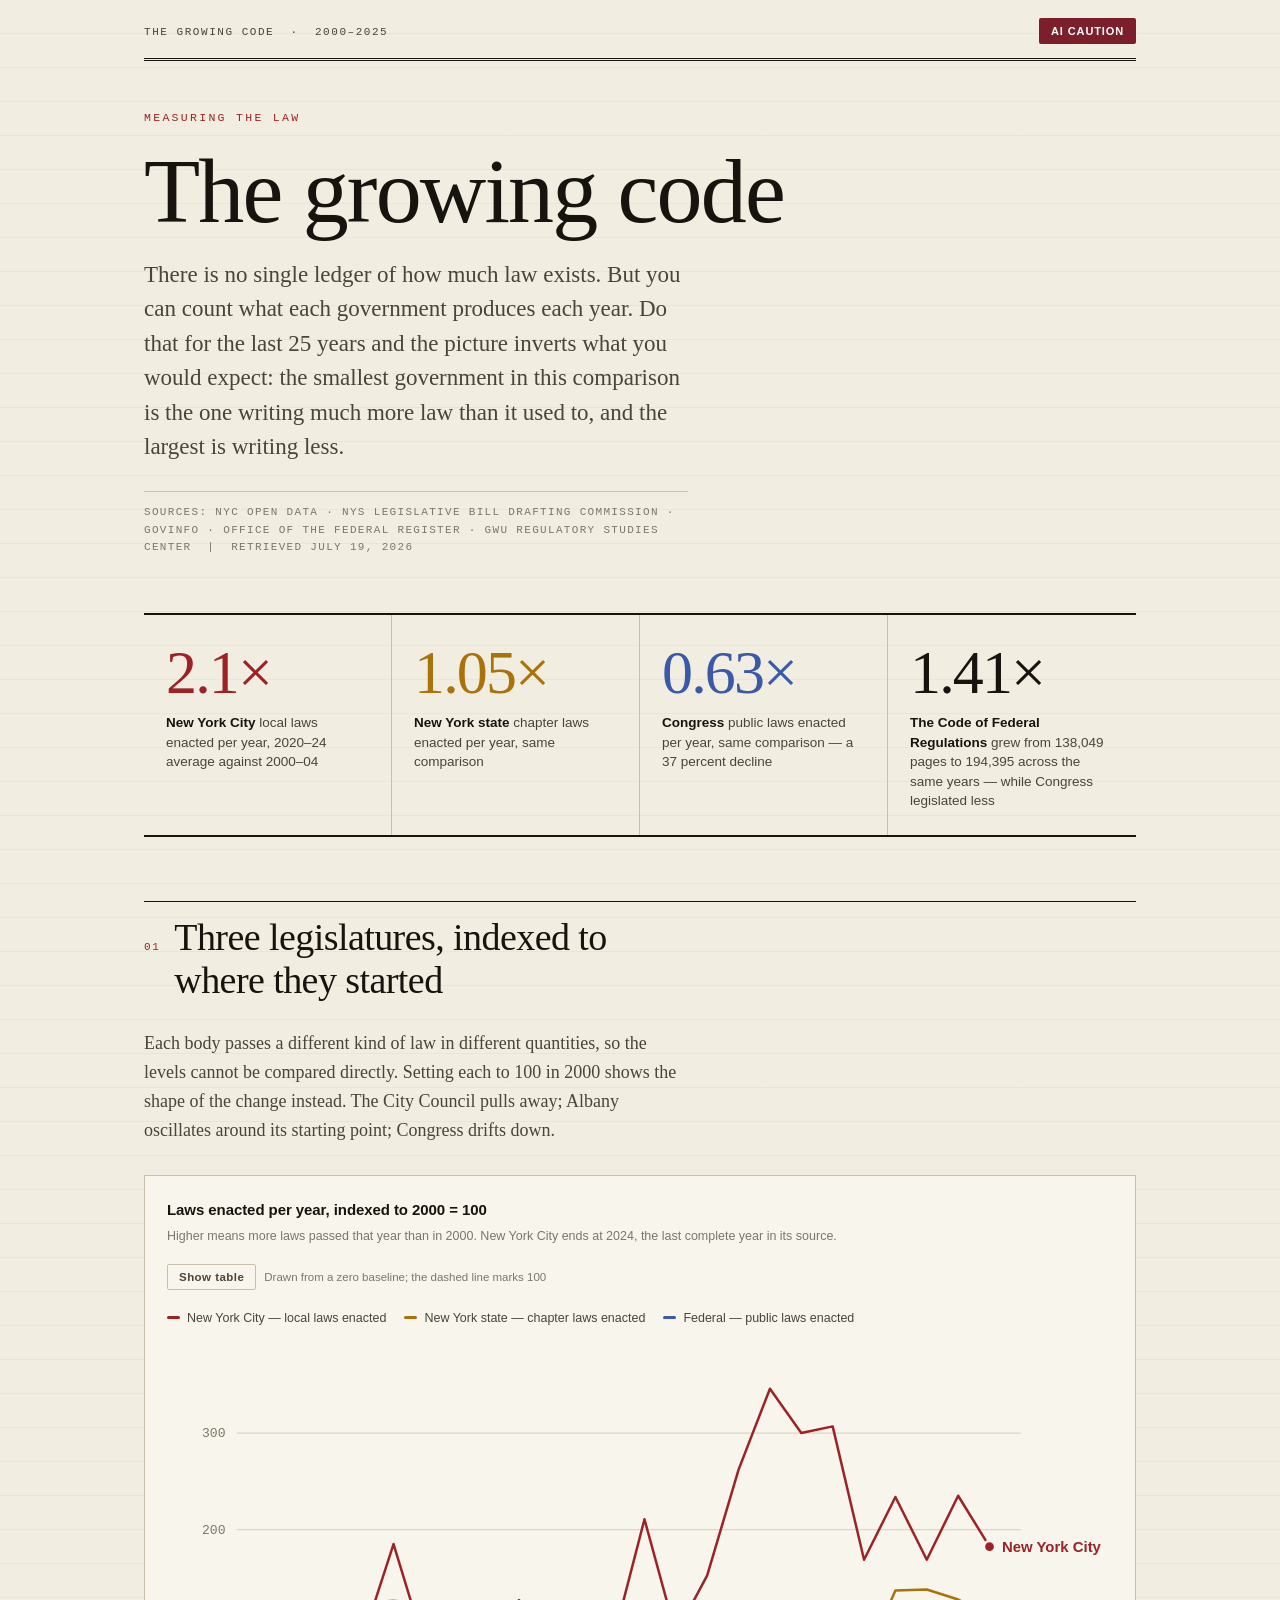
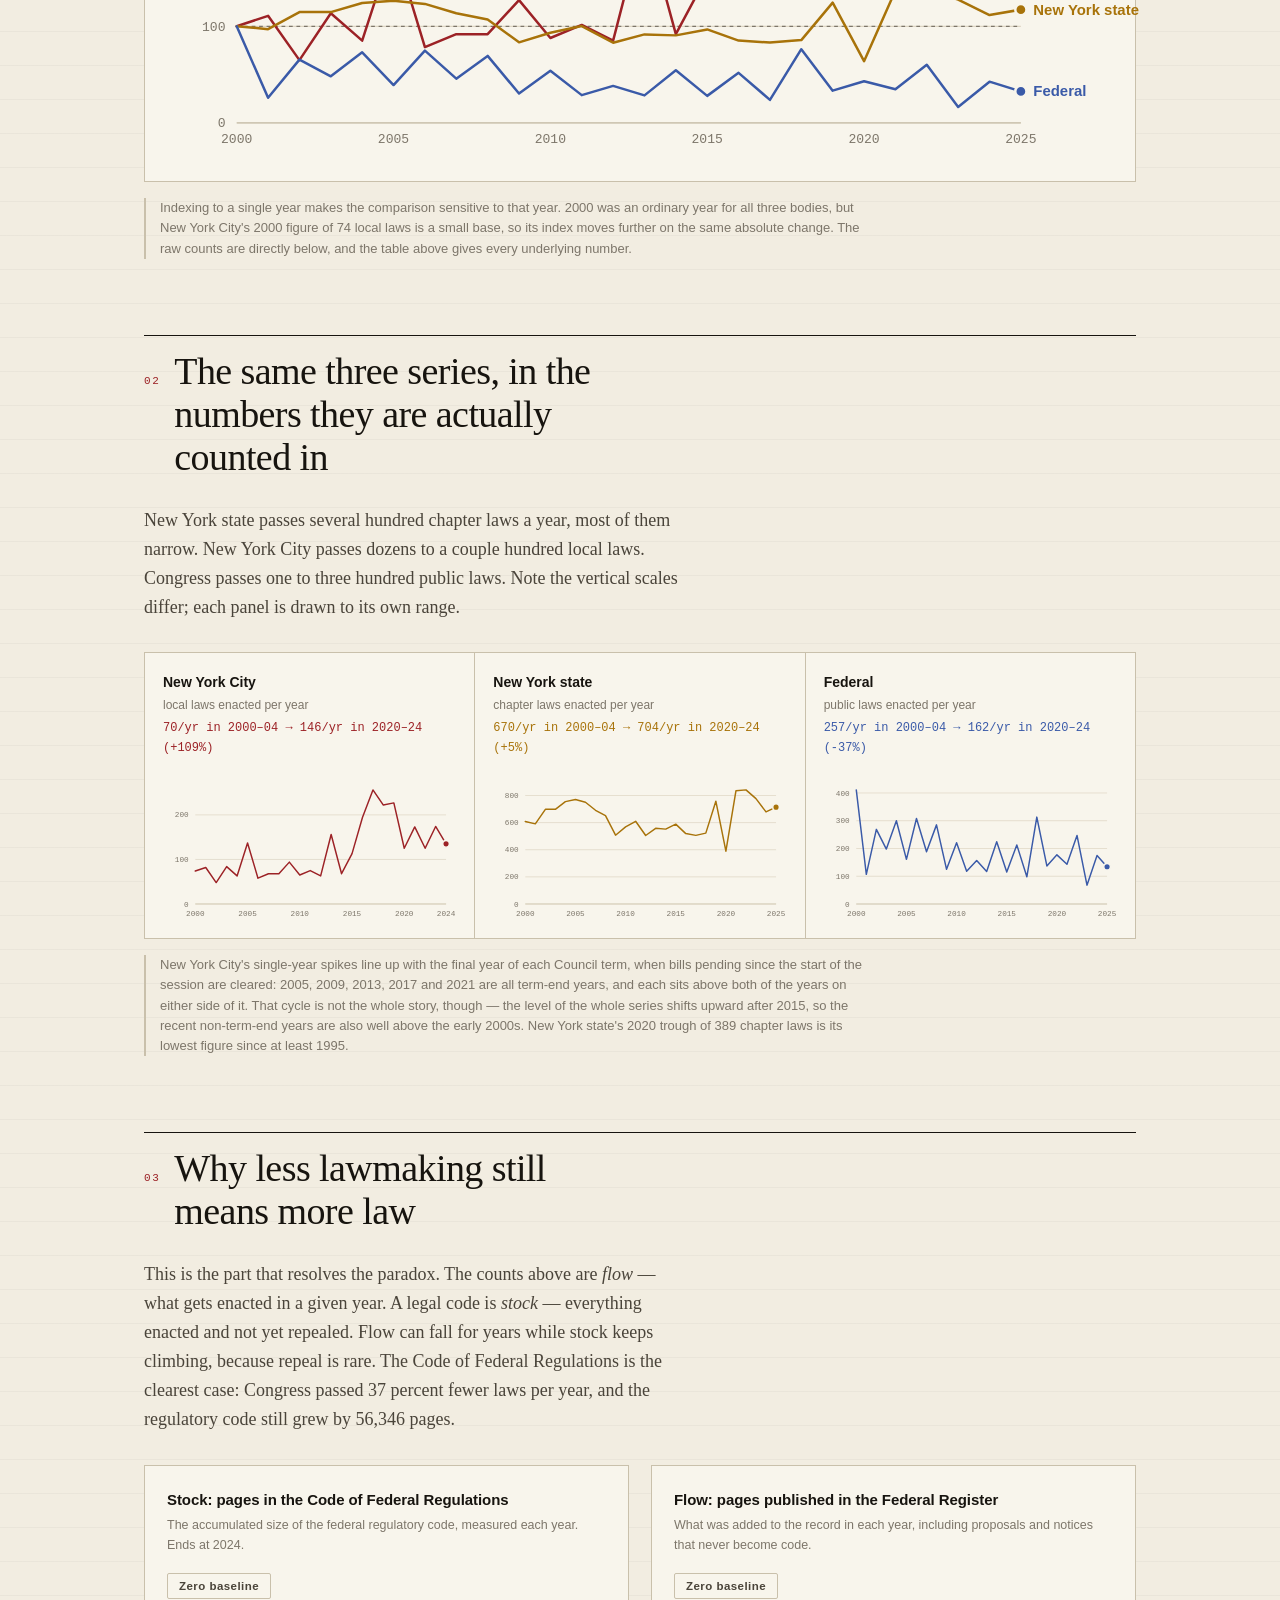
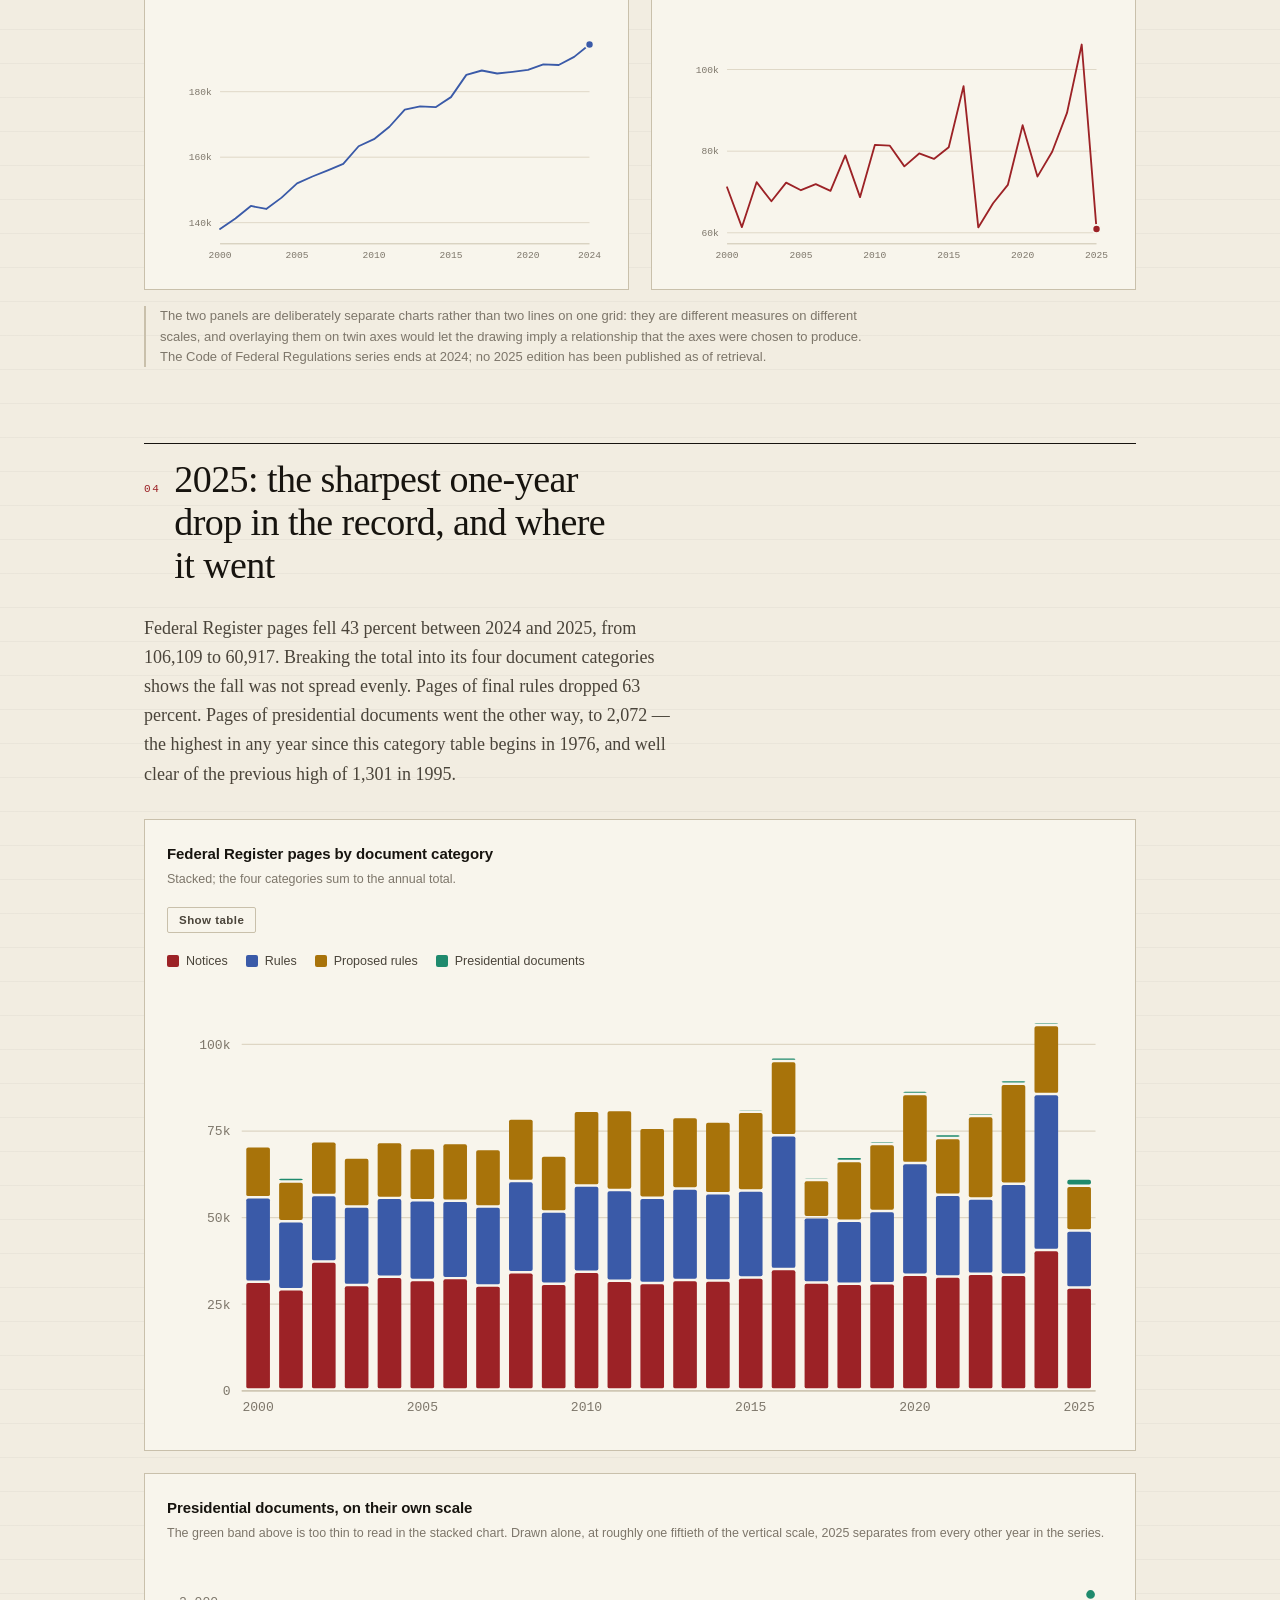
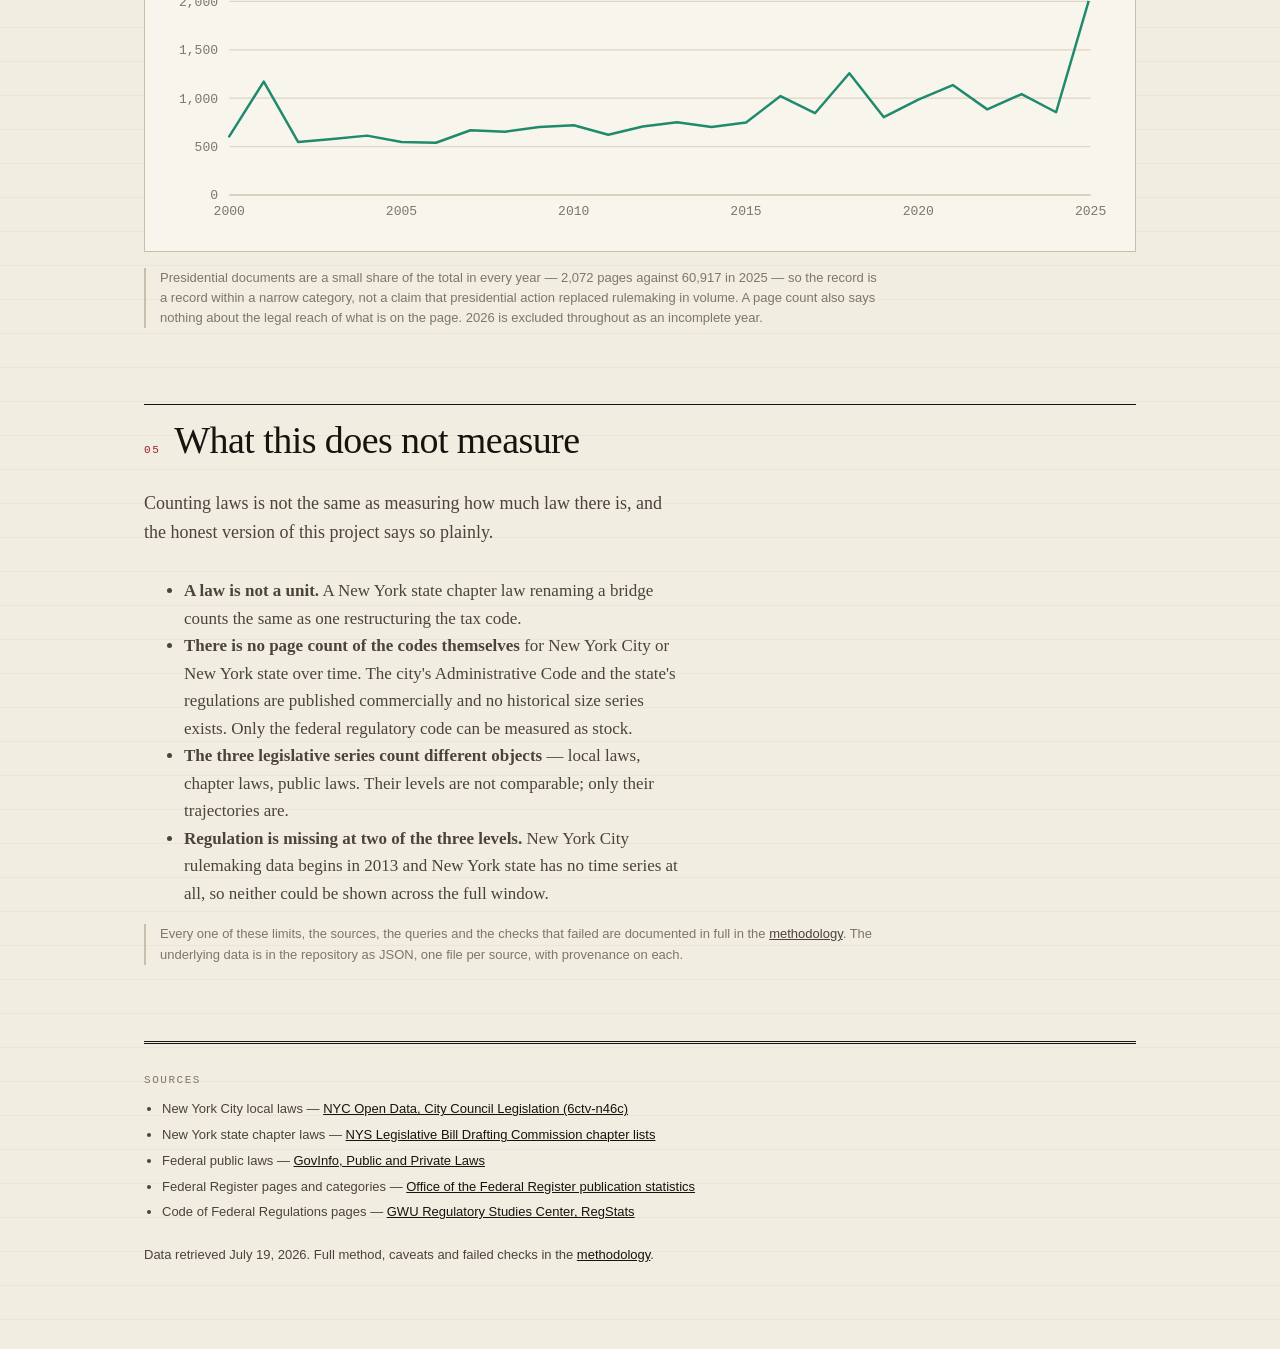
==== index.html @ 922fd25a "The growing code: 25 years of legal output at city, state and federal level Measures annual legal ou" ====
<!doctype html>
<html lang="en">
<head>
<meta charset="utf-8">
<meta name="viewport" content="width=device-width, initial-scale=1">
<title>The growing code — 25 years of lawmaking in New York City, New York state and Washington</title>
<meta name="description" content="Who is writing more law? Twenty-five years of enacted laws and regulatory pages at the city, state and federal level.">
<link rel="stylesheet" href="styles.css?v=2">
</head>
<body>

<div class="wrap">

  <header class="site-header">
    <div class="colophon">The growing code &nbsp;·&nbsp; 2000&ndash;2025</div>
    <button class="ai-caution-btn" id="aiCautionBtn">AI caution</button>
    <div class="ai-caution-pop" id="aiCautionPop" hidden>
      <strong>How this was made</strong>
      <ul>
        <li>Built with AI assistance (Claude). A human editor has not yet reviewed it.</li>
        <li>Every number is pulled directly from a government source by query or scrape; none was typed by hand or estimated.</li>
        <li>Anchor values were checked against independently verified figures before the series were accepted &mdash; the checks and the ones that failed are listed in the <a href="methodology.html">methodology</a>.</li>
        <li>These are counts of laws and pages. They measure legal <em>output</em>, not the length, importance or effect of any law.</li>
        <li>The three legislative series count different objects and are not directly comparable in level. Read the methodology before citing.</li>
      </ul>
    </div>
  </header>

  <div class="masthead">
    <p class="kicker">Measuring the law</p>
    <h1>The growing code</h1>
    <p class="dek">There is no single ledger of how much law exists. But you can count what each government produces each year. Do that for the last 25 years and the picture inverts what you would expect: the smallest government in this comparison is the one writing much more law than it used to, and the largest is writing less.</p>
    <p class="byline">Sources: NYC Open Data · NYS Legislative Bill Drafting Commission · GovInfo · Office of the Federal Register · GWU Regulatory Studies Center &nbsp;|&nbsp; Retrieved July 19, 2026</p>
  </div>

  <div class="figures">
    <div class="fig">
      <div class="fig-num up">2.1&times;</div>
      <div class="fig-label"><b>New York City</b> local laws enacted per year, 2020&ndash;24 average against 2000&ndash;04</div>
    </div>
    <div class="fig">
      <div class="fig-num flat">1.05&times;</div>
      <div class="fig-label"><b>New York state</b> chapter laws enacted per year, same comparison</div>
    </div>
    <div class="fig">
      <div class="fig-num down">0.63&times;</div>
      <div class="fig-label"><b>Congress</b> public laws enacted per year, same comparison &mdash; a 37 percent decline</div>
    </div>
    <div class="fig">
      <div class="fig-num">1.41&times;</div>
      <div class="fig-label"><b>The Code of Federal Regulations</b> grew from 138,049 pages to 194,395 across the same years &mdash; while Congress legislated less</div>
    </div>
  </div>

  <!-- 1 -->
  <section>
    <div class="sec-head">
      <span class="sec-num">01</span>
      <h2>Three legislatures, indexed to where they started</h2>
    </div>
    <p class="standfirst">Each body passes a different kind of law in different quantities, so the levels cannot be compared directly. Setting each to 100 in 2000 shows the shape of the change instead. The City Council pulls away; Albany oscillates around its starting point; Congress drifts down.</p>

    <div class="chart-card">
      <p class="chart-title">Laws enacted per year, indexed to 2000 = 100</p>
      <p class="chart-sub">Higher means more laws passed that year than in 2000. New York City ends at 2024, the last complete year in its source.</p>
      <div class="controls">
        <button class="toggle" id="btnIndexTable" aria-pressed="false">Show table</button>
        <span style="font-family:var(--sans);font-size:11.5px;color:var(--ink-3)">Drawn from a zero baseline; the dashed line marks 100</span>
      </div>
      <div class="legend" id="legendIndex"></div>
      <div id="chartIndex"></div>
      <div class="table-wrap" id="tableIndex" hidden></div>
    </div>

    <p class="note">Indexing to a single year makes the comparison sensitive to that year. 2000 was an ordinary year for all three bodies, but New York City's 2000 figure of 74 local laws is a small base, so its index moves further on the same absolute change. The raw counts are directly below, and the table above gives every underlying number.</p>
  </section>

  <!-- 2 -->
  <section>
    <div class="sec-head">
      <span class="sec-num">02</span>
      <h2>The same three series, in the numbers they are actually counted in</h2>
    </div>
    <p class="standfirst">New York state passes several hundred chapter laws a year, most of them narrow. New York City passes dozens to a couple hundred local laws. Congress passes one to three hundred public laws. Note the vertical scales differ; each panel is drawn to its own range.</p>

    <div class="smalls" id="smalls"></div>

    <p class="note">New York City's single-year spikes line up with the final year of each Council term, when bills pending since the start of the session are cleared: 2005, 2009, 2013, 2017 and 2021 are all term-end years, and each sits above both of the years on either side of it. That cycle is not the whole story, though &mdash; the level of the whole series shifts upward after 2015, so the recent non-term-end years are also well above the early 2000s. New York state's 2020 trough of 389 chapter laws is its lowest figure since at least 1995.</p>
  </section>

  <!-- 3 -->
  <section>
    <div class="sec-head">
      <span class="sec-num">03</span>
      <h2>Why less lawmaking still means more law</h2>
    </div>
    <p class="standfirst">This is the part that resolves the paradox. The counts above are <em>flow</em> &mdash; what gets enacted in a given year. A legal code is <em>stock</em> &mdash; everything enacted and not yet repealed. Flow can fall for years while stock keeps climbing, because repeal is rare. The Code of Federal Regulations is the clearest case: Congress passed 37 percent fewer laws per year, and the regulatory code still grew by 56,346 pages.</p>

    <div class="pair">
      <div class="chart-card">
        <p class="chart-title">Stock: pages in the Code of Federal Regulations</p>
        <p class="chart-sub">The accumulated size of the federal regulatory code, measured each year. Ends at 2024.</p>
        <div class="controls">
          <button class="toggle" id="btnCfrZero" aria-pressed="false">Zero baseline</button>
        </div>
        <div id="chartCfr"></div>
      </div>
      <div class="chart-card">
        <p class="chart-title">Flow: pages published in the Federal Register</p>
        <p class="chart-sub">What was added to the record in each year, including proposals and notices that never become code.</p>
        <div class="controls">
          <button class="toggle" id="btnFrZero" aria-pressed="false">Zero baseline</button>
        </div>
        <div id="chartFrp"></div>
      </div>
    </div>

    <p class="note">The two panels are deliberately separate charts rather than two lines on one grid: they are different measures on different scales, and overlaying them on twin axes would let the drawing imply a relationship that the axes were chosen to produce. The Code of Federal Regulations series ends at 2024; no 2025 edition has been published as of retrieval.</p>
  </section>

  <!-- 4 -->
  <section>
    <div class="sec-head">
      <span class="sec-num">04</span>
      <h2>2025: the sharpest one-year drop in the record, and where it went</h2>
    </div>
    <p class="standfirst">Federal Register pages fell 43 percent between 2024 and 2025, from 106,109 to 60,917. Breaking the total into its four document categories shows the fall was not spread evenly. Pages of final rules dropped 63 percent. Pages of presidential documents went the other way, to 2,072 &mdash; the highest in any year since this category table begins in 1976, and well clear of the previous high of 1,301 in 1995.</p>

    <div class="chart-card">
      <p class="chart-title">Federal Register pages by document category</p>
      <p class="chart-sub">Stacked; the four categories sum to the annual total.</p>
      <div class="controls">
        <button class="toggle" id="btnCatTable" aria-pressed="false">Show table</button>
      </div>
      <div class="legend" id="legendCat"></div>
      <div id="chartCat"></div>
      <div class="table-wrap" id="tableCat" hidden></div>
    </div>

    <div class="chart-card" style="margin-top:22px">
      <p class="chart-title">Presidential documents, on their own scale</p>
      <p class="chart-sub">The green band above is too thin to read in the stacked chart. Drawn alone, at roughly one fiftieth of the vertical scale, 2025 separates from every other year in the series.</p>
      <div id="chartPres"></div>
    </div>

    <p class="note">Presidential documents are a small share of the total in every year &mdash; 2,072 pages against 60,917 in 2025 &mdash; so the record is a record within a narrow category, not a claim that presidential action replaced rulemaking in volume. A page count also says nothing about the legal reach of what is on the page. 2026 is excluded throughout as an incomplete year.</p>
  </section>

  <!-- 5 -->
  <section>
    <div class="sec-head">
      <span class="sec-num">05</span>
      <h2>What this does not measure</h2>
    </div>
    <p class="standfirst">Counting laws is not the same as measuring how much law there is, and the honest version of this project says so plainly.</p>
    <ul style="max-width:var(--measure); color:var(--ink-2); font-size:17px;">
      <li><b>A law is not a unit.</b> A New York state chapter law renaming a bridge counts the same as one restructuring the tax code.</li>
      <li><b>There is no page count of the codes themselves</b> for New York City or New York state over time. The city's Administrative Code and the state's regulations are published commercially and no historical size series exists. Only the federal regulatory code can be measured as stock.</li>
      <li><b>The three legislative series count different objects</b> &mdash; local laws, chapter laws, public laws. Their levels are not comparable; only their trajectories are.</li>
      <li><b>Regulation is missing at two of the three levels.</b> New York City rulemaking data begins in 2013 and New York state has no time series at all, so neither could be shown across the full window.</li>
    </ul>
    <p class="note">Every one of these limits, the sources, the queries and the checks that failed are documented in full in the <a href="methodology.html">methodology</a>. The underlying data is in the repository as JSON, one file per source, with provenance on each.</p>
  </section>

  <footer>
    <h3>Sources</h3>
    <ul>
      <li>New York City local laws &mdash; <a href="https://data.cityofnewyork.us/City-Government/City-Council-Legislation-Bills-and-Local-Laws/6ctv-n46c">NYC Open Data, City Council Legislation (6ctv-n46c)</a></li>
      <li>New York state chapter laws &mdash; <a href="http://public.leginfo.state.ny.us/">NYS Legislative Bill Drafting Commission chapter lists</a></li>
      <li>Federal public laws &mdash; <a href="https://www.govinfo.gov/app/collection/plaw">GovInfo, Public and Private Laws</a></li>
      <li>Federal Register pages and categories &mdash; <a href="https://www.federalregister.gov/reader-aids/federal-register-statistics/category-page-statistics">Office of the Federal Register publication statistics</a></li>
      <li>Code of Federal Regulations pages &mdash; <a href="https://regulatorystudies.columbian.gwu.edu/regstats">GWU Regulatory Studies Center, RegStats</a></li>
    </ul>
    <p style="margin-top:22px;">Data retrieved July 19, 2026. Full method, caveats and failed checks in the <a href="methodology.html">methodology</a>.</p>
  </footer>

</div>

<div class="tip" id="tip"></div>

<script src="app.js?v=2"></script>
</body>
</html>
---- styles.css ----
/* The growing code — statute-book aesthetic
   Paper and ink, ruled margins, letterpress numerals. */

:root {
  --paper:      #f2ede1;
  --paper-deep: #e8e1d1;
  --paper-card: #f8f5ec;
  --ink:        #17140f;
  --ink-2:      #4a443a;
  --ink-3:      #7d766a;
  --rule:       #c9c0ab;
  --rule-soft:  #ded6c4;

  --nyc: #9c2226;
  --nys: #a8730a;
  --fed: #3a5aa8;
  --cat-rules: #3a5aa8;
  --cat-proposed: #a8730a;
  --cat-notices: #9c2226;
  --cat-presidential: #1f8a6d;

  --serif: "Iowan Old Style", "Palatino Linotype", Palatino, "Book Antiqua", Georgia, serif;
  --sans: "Helvetica Neue", Helvetica, Arial, sans-serif;
  --mono: ui-monospace, "SF Mono", SFMono-Regular, Menlo, Consolas, monospace;

  --measure: 34rem;
  --gutter: clamp(20px, 5vw, 64px);
}

* { box-sizing: border-box; }

html { -webkit-text-size-adjust: 100%; }

body {
  margin: 0;
  background: var(--paper);
  color: var(--ink);
  font-family: var(--serif);
  font-size: 18px;
  line-height: 1.62;
  /* faint ruled-paper texture */
  background-image: repeating-linear-gradient(
    to bottom, transparent 0, transparent 33px, rgba(23,20,15,.035) 33px, rgba(23,20,15,.035) 34px);
}

.wrap { max-width: 1120px; margin: 0 auto; padding: 0 var(--gutter); }

/* ---------- header ---------- */

.site-header {
  position: relative;
  border-bottom: 3px double var(--ink);
  padding: 18px 0 14px;
  margin-bottom: 48px;
  display: flex;
  align-items: baseline;
  justify-content: space-between;
  gap: 16px;
  flex-wrap: wrap;
}

.colophon {
  font-family: var(--mono);
  font-size: 11px;
  letter-spacing: .14em;
  text-transform: uppercase;
  color: var(--ink-2);
}

.ai-caution-btn {
  font-family: var(--sans);
  font-weight: 700;
  font-size: 11px;
  letter-spacing: .08em;
  text-transform: uppercase;
  background: #7a1f2b;
  color: #fff;
  border: none;
  border-radius: 2px;
  padding: 7px 12px;
  cursor: pointer;
}
.ai-caution-btn:hover { background: #93313d; }

.ai-caution-pop {
  position: absolute;
  right: var(--gutter);
  top: 52px;
  z-index: 1200;
  background: #1d2a52;
  color: #fff;
  padding: 18px 20px;
  max-width: 460px;
  border-radius: 3px;
  box-shadow: 0 8px 30px rgba(0,0,0,.35);
  font-family: var(--sans);
  font-size: 13.5px;
  line-height: 1.5;
}
.ai-caution-pop strong { display: block; margin-bottom: 6px; font-size: 14px; }
.ai-caution-pop ul { margin: 8px 0 0; padding-left: 18px; }
.ai-caution-pop li { margin-bottom: 6px; }
.ai-caution-pop a { color: #d6e04a; }

/* ---------- masthead ---------- */

.masthead { margin-bottom: 56px; }

.kicker {
  font-family: var(--mono);
  font-size: 11.5px;
  letter-spacing: .2em;
  text-transform: uppercase;
  color: var(--nyc);
  margin: 0 0 18px;
}

h1 {
  font-family: var(--serif);
  font-weight: 400;
  font-size: clamp(42px, 8vw, 92px);
  line-height: .98;
  letter-spacing: -.02em;
  margin: 0 0 22px;
  max-width: 18ch;
}

.dek {
  font-size: clamp(19px, 2.2vw, 23px);
  line-height: 1.5;
  color: var(--ink-2);
  max-width: var(--measure);
  margin: 0 0 26px;
}

.byline {
  font-family: var(--mono);
  font-size: 11px;
  letter-spacing: .12em;
  text-transform: uppercase;
  color: var(--ink-3);
  border-top: 1px solid var(--rule);
  padding-top: 12px;
  max-width: var(--measure);
}

/* ---------- headline figures ---------- */

.figures {
  display: grid;
  grid-template-columns: repeat(auto-fit, minmax(200px, 1fr));
  gap: 0;
  border-top: 2px solid var(--ink);
  border-bottom: 2px solid var(--ink);
  margin: 0 0 64px;
}

.fig {
  padding: 26px 22px 24px;
  border-right: 1px solid var(--rule);
}
.fig:last-child { border-right: none; }

.fig-num {
  font-family: var(--serif);
  font-size: clamp(44px, 6vw, 62px);
  line-height: 1;
  letter-spacing: -.03em;
  font-variant-numeric: lining-nums tabular-nums;
  margin-bottom: 10px;
}
.fig-num.up   { color: var(--nyc); }
.fig-num.flat { color: var(--nys); }
.fig-num.down { color: var(--fed); }

.fig-label {
  font-family: var(--sans);
  font-size: 13.5px;
  line-height: 1.45;
  color: var(--ink-2);
}
.fig-label b { color: var(--ink); font-weight: 700; }

/* ---------- sections ---------- */

section { margin-bottom: 76px; }

.sec-head {
  border-top: 1px solid var(--ink);
  padding-top: 14px;
  margin-bottom: 26px;
  display: flex;
  align-items: baseline;
  gap: 14px;
}
.sec-num {
  font-family: var(--mono);
  font-size: 11px;
  letter-spacing: .14em;
  color: var(--nyc);
  padding-top: 6px;
}
h2 {
  font-family: var(--serif);
  font-weight: 400;
  font-size: clamp(26px, 3.6vw, 38px);
  line-height: 1.14;
  letter-spacing: -.015em;
  margin: 0;
  max-width: 24ch;
}

.standfirst {
  max-width: var(--measure);
  color: var(--ink-2);
  font-size: 18px;
  margin: 0 0 30px;
}

.note {
  font-family: var(--sans);
  font-size: 13px;
  line-height: 1.55;
  color: var(--ink-3);
  max-width: 46rem;
  margin: 16px 0 0;
  padding-left: 14px;
  border-left: 2px solid var(--rule);
}
.note a { color: var(--ink-2); }

/* ---------- chart chrome ---------- */

.chart-card {
  background: var(--paper-card);
  border: 1px solid var(--rule);
  padding: 22px 22px 16px;
}

.chart-title {
  font-family: var(--sans);
  font-weight: 700;
  font-size: 15px;
  letter-spacing: -.005em;
  margin: 0 0 3px;
}
.chart-sub {
  font-family: var(--sans);
  font-size: 12.5px;
  color: var(--ink-3);
  margin: 0 0 18px;
}

.controls {
  display: flex;
  gap: 8px;
  align-items: center;
  flex-wrap: wrap;
  margin: 0 0 18px;
}

.toggle {
  font-family: var(--sans);
  font-size: 11.5px;
  font-weight: 600;
  letter-spacing: .04em;
  background: transparent;
  color: var(--ink-2);
  border: 1px solid var(--rule);
  border-radius: 2px;
  padding: 6px 11px;
  cursor: pointer;
}
.toggle:hover { border-color: var(--ink-3); color: var(--ink); }
.toggle[aria-pressed="true"] {
  background: var(--ink);
  border-color: var(--ink);
  color: var(--paper);
}

.legend {
  display: flex;
  gap: 18px;
  flex-wrap: wrap;
  font-family: var(--sans);
  font-size: 12.5px;
  color: var(--ink-2);
  margin: 0 0 14px;
}
.legend span { display: inline-flex; align-items: center; gap: 7px; }
.swatch { width: 13px; height: 3px; border-radius: 2px; display: inline-block; }
.swatch.block { height: 12px; width: 12px; border-radius: 2px; }

svg { display: block; width: 100%; height: auto; overflow: visible; }

.grid-line { stroke: var(--rule-soft); stroke-width: 1; }
.axis-line { stroke: var(--rule); stroke-width: 1; }
.base-line { stroke: var(--ink-3); stroke-width: 1; stroke-dasharray: 3 3; }
.tick {
  font-family: var(--mono);
  font-size: 10.5px;
  fill: var(--ink-3);
  font-variant-numeric: tabular-nums;
}
.series-line { fill: none; stroke-width: 2; stroke-linejoin: round; stroke-linecap: round; }
.series-dot { stroke: var(--paper-card); stroke-width: 2; }
.direct-label {
  font-family: var(--sans);
  font-size: 12px;
  font-weight: 700;
}
/* stroke-opacity, not opacity — the `opacity` attribute is the JS show/hide switch
   and a CSS `opacity` rule here would override it. */
.crosshair { stroke: var(--ink); stroke-width: 1; stroke-dasharray: 2 3; stroke-opacity: .5; }

/* small multiples */
.smalls {
  display: grid;
  grid-template-columns: repeat(auto-fit, minmax(280px, 1fr));
  gap: 1px;
  background: var(--rule);
  border: 1px solid var(--rule);
}
.small { background: var(--paper-card); padding: 18px 18px 12px; }
.small h3 {
  font-family: var(--sans);
  font-size: 14px;
  font-weight: 700;
  margin: 0 0 2px;
}
.small .small-sub {
  font-family: var(--sans);
  font-size: 12px;
  color: var(--ink-3);
  margin: 0 0 4px;
}
.small .small-delta {
  font-family: var(--mono);
  font-size: 12px;
  margin: 0 0 14px;
  font-variant-numeric: tabular-nums;
}

.pair {
  display: grid;
  grid-template-columns: repeat(auto-fit, minmax(320px, 1fr));
  gap: 22px;
}

/* tooltip */
.tip {
  position: fixed;
  pointer-events: none;
  z-index: 900;
  background: var(--ink);
  color: var(--paper);
  font-family: var(--sans);
  font-size: 12.5px;
  line-height: 1.45;
  padding: 9px 11px;
  border-radius: 3px;
  box-shadow: 0 6px 20px rgba(0,0,0,.28);
  opacity: 0;
  transition: opacity .1s;
  max-width: 250px;
}
.tip.on { opacity: 1; }
.tip .tip-yr {
  font-family: var(--mono);
  font-size: 11px;
  letter-spacing: .1em;
  color: #b8b0a0;
  display: block;
  margin-bottom: 5px;
}
.tip .tip-row { display: flex; align-items: center; gap: 7px; white-space: nowrap; }
.tip .tip-row b { font-variant-numeric: tabular-nums; margin-left: auto; padding-left: 12px; }

/* table view */
.table-wrap { overflow-x: auto; margin-top: 18px; }
table { border-collapse: collapse; font-family: var(--mono); font-size: 12.5px; width: 100%; }
th, td { text-align: right; padding: 5px 12px; border-bottom: 1px solid var(--rule-soft); font-variant-numeric: tabular-nums; }
th:first-child, td:first-child { text-align: left; }
thead th { border-bottom: 1px solid var(--ink); font-weight: 700; color: var(--ink); }
tbody tr:hover { background: var(--paper-deep); }
[hidden] { display: none !important; }

/* footer */
footer {
  border-top: 3px double var(--ink);
  padding: 28px 0 70px;
  font-family: var(--sans);
  font-size: 13px;
  line-height: 1.6;
  color: var(--ink-2);
}
footer a { color: var(--ink); }
footer h3 {
  font-family: var(--mono);
  font-size: 11px;
  letter-spacing: .14em;
  text-transform: uppercase;
  color: var(--ink-3);
  margin: 0 0 10px;
  font-weight: 400;
}
footer ul { margin: 0; padding-left: 18px; }
footer li { margin-bottom: 5px; }

@media (max-width: 640px) {
  body { font-size: 17px; }
  .fig { border-right: none; border-bottom: 1px solid var(--rule); }
  .fig:last-child { border-bottom: none; }
  .ai-caution-pop { left: var(--gutter); right: var(--gutter); max-width: none; }
}
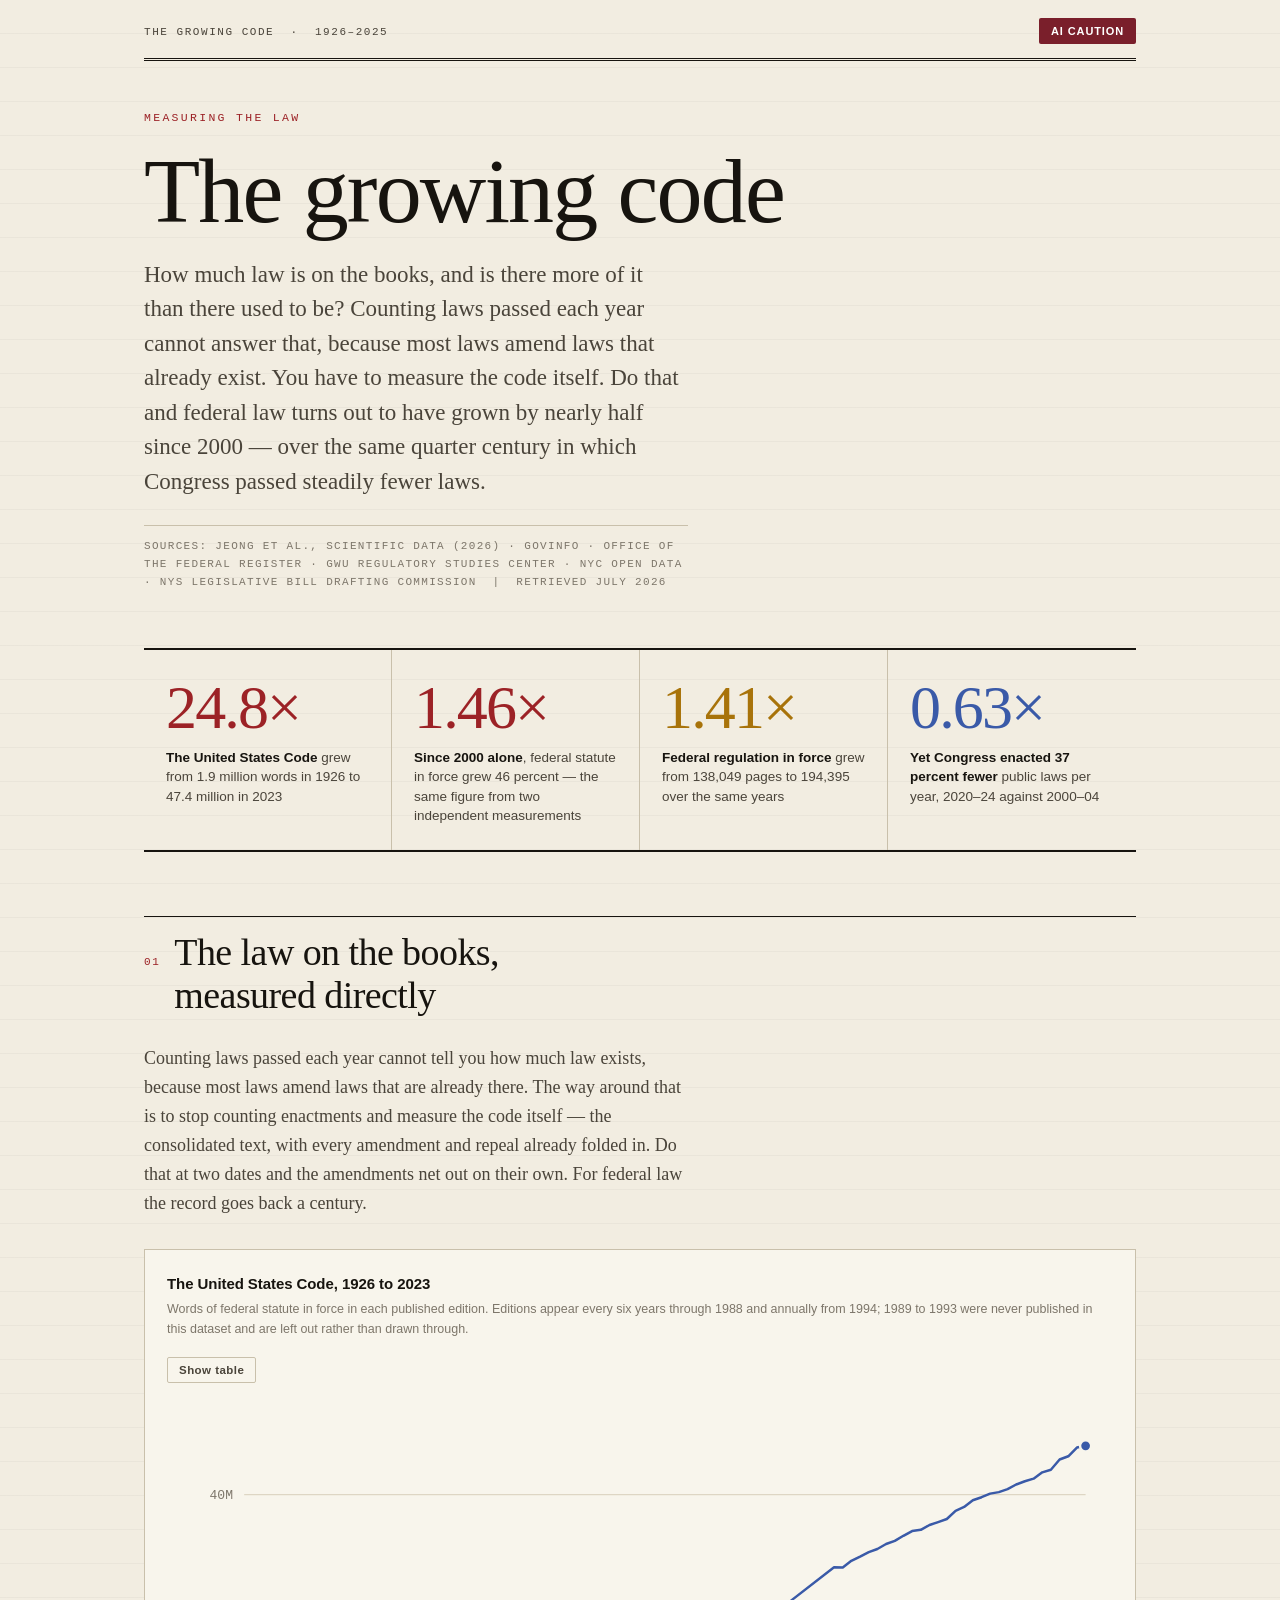
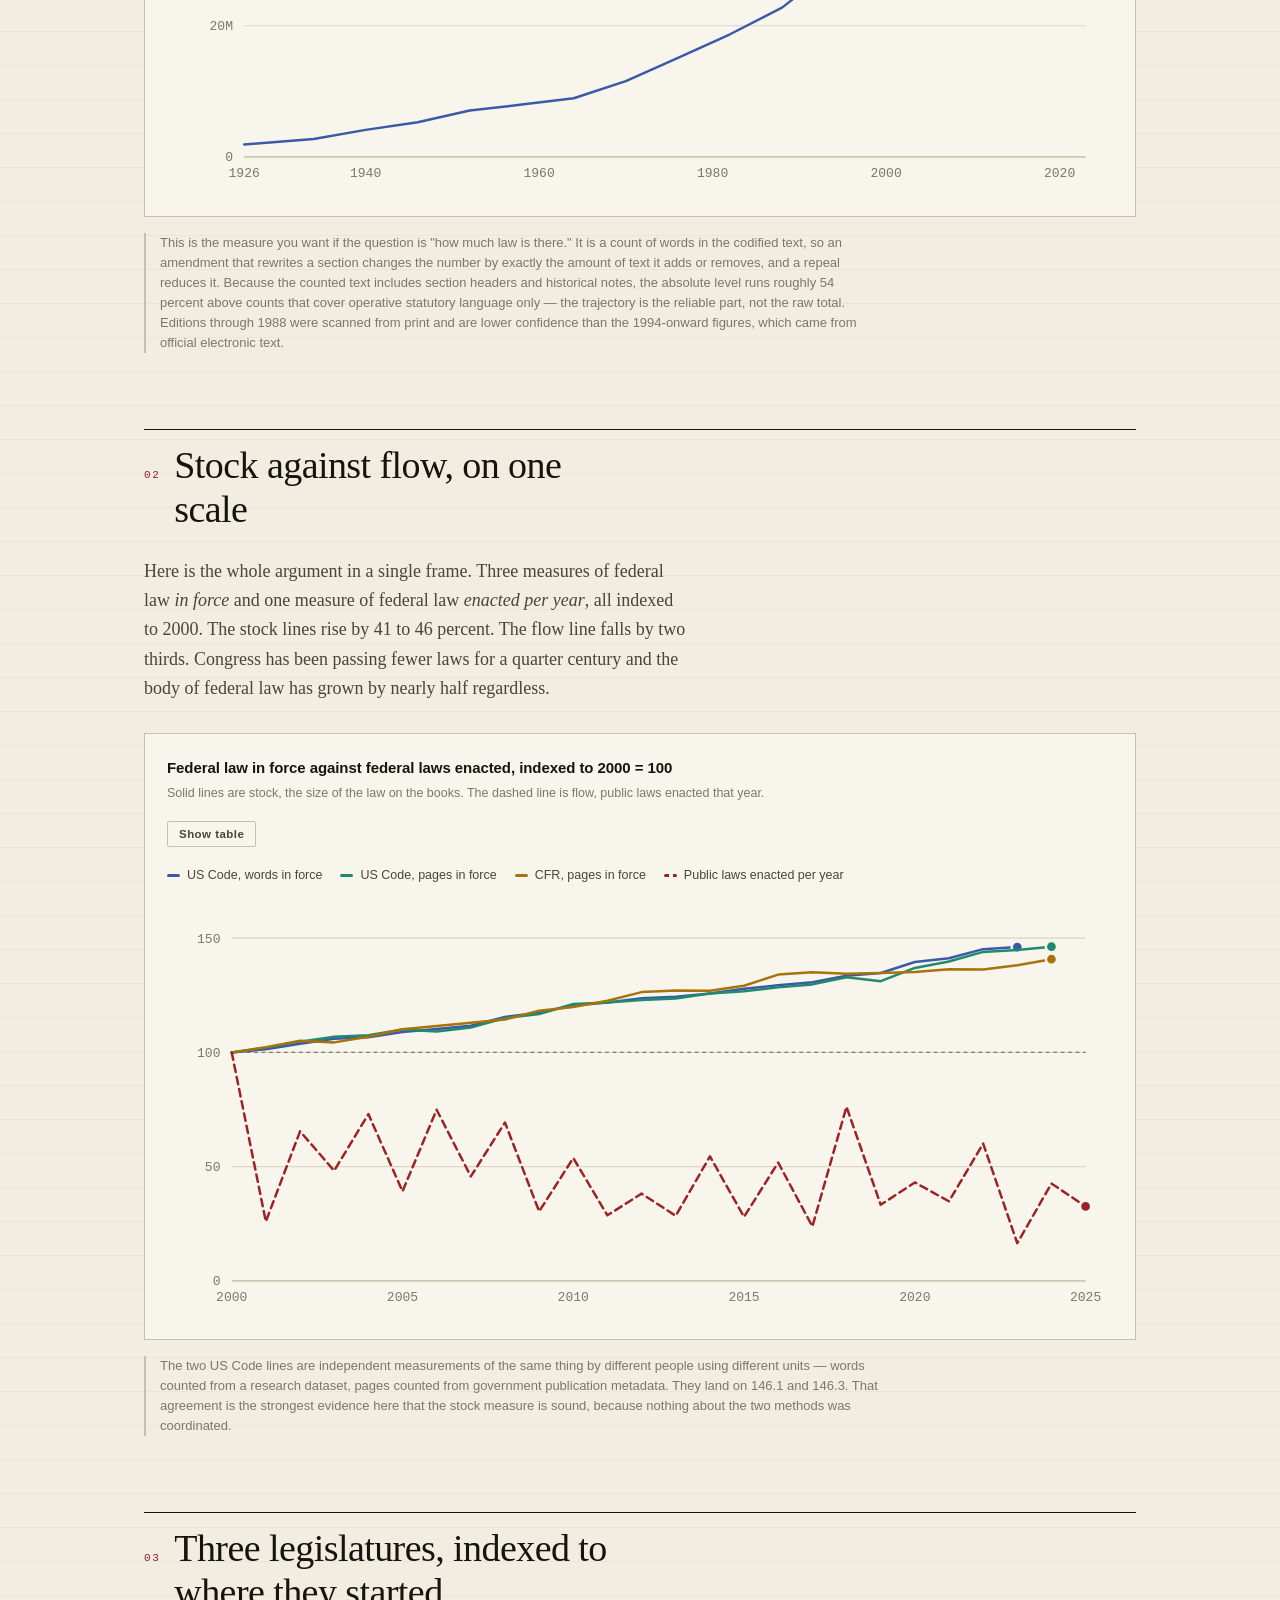
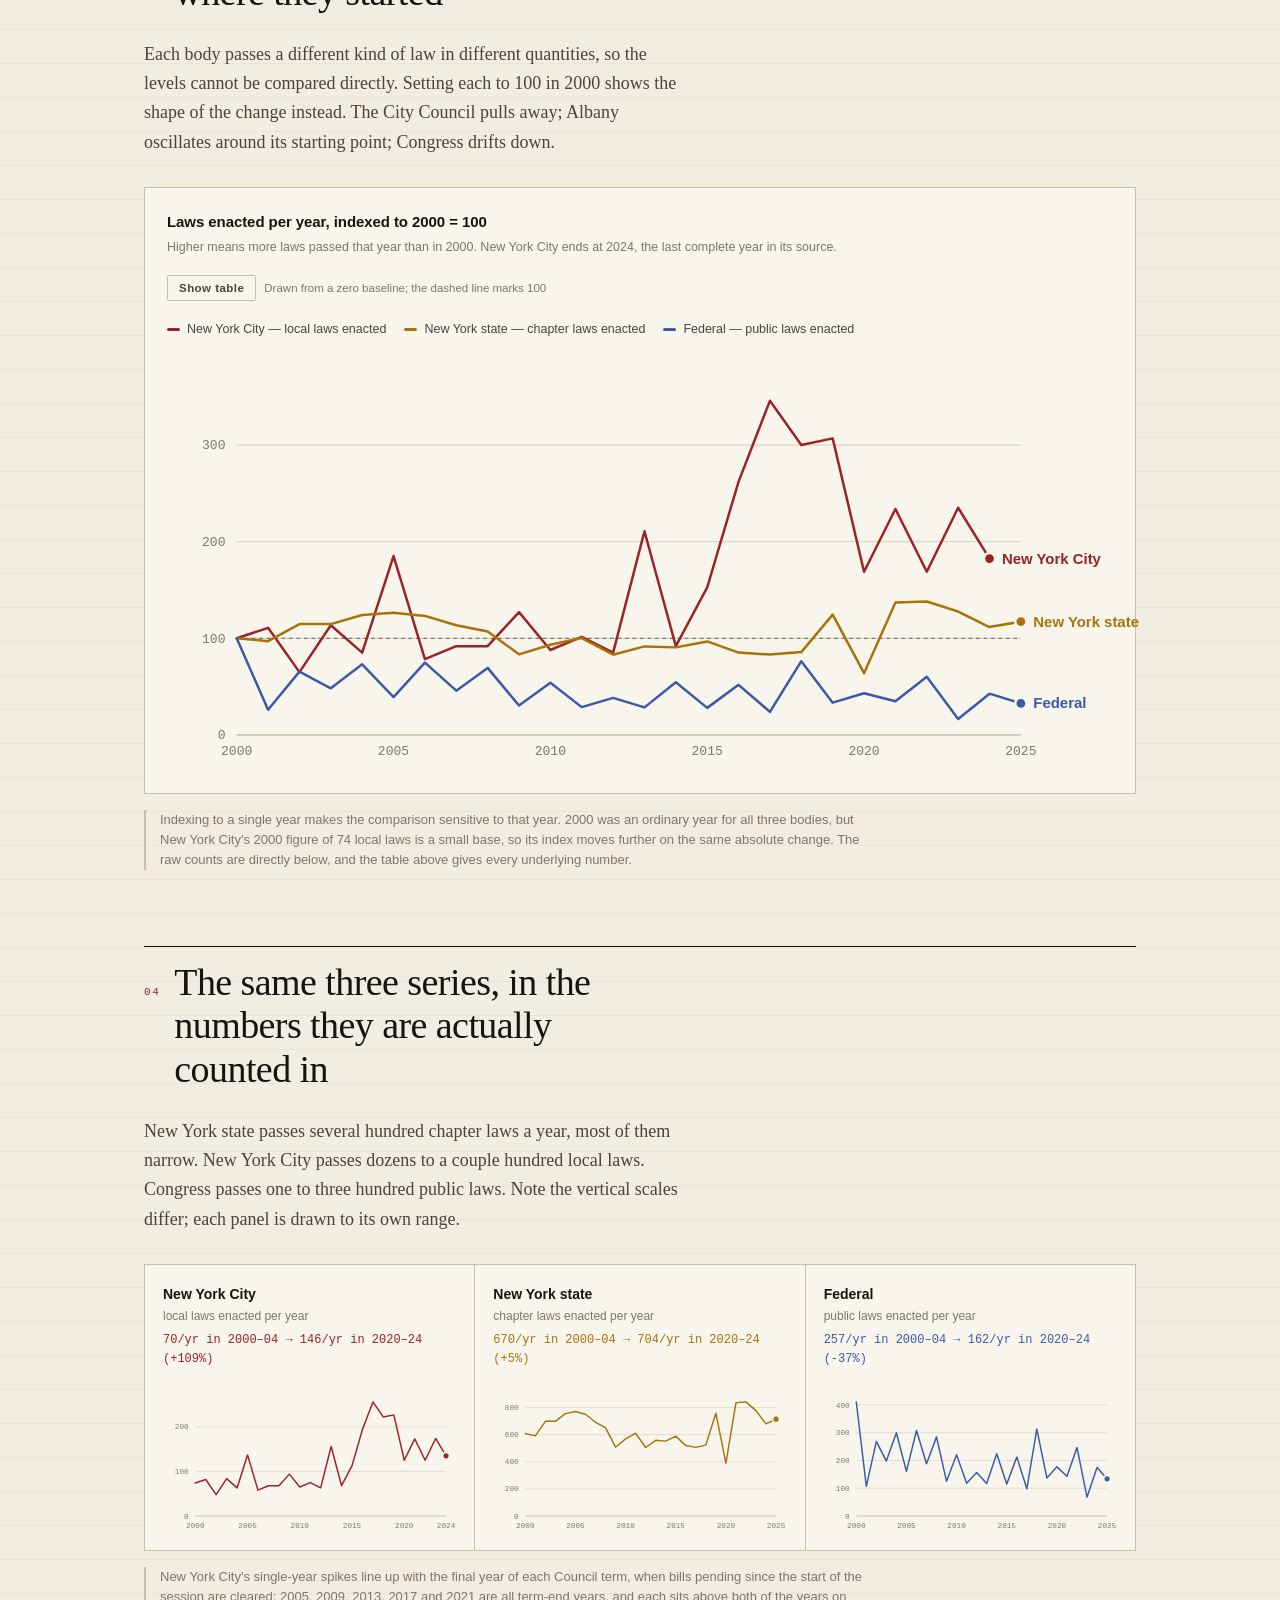
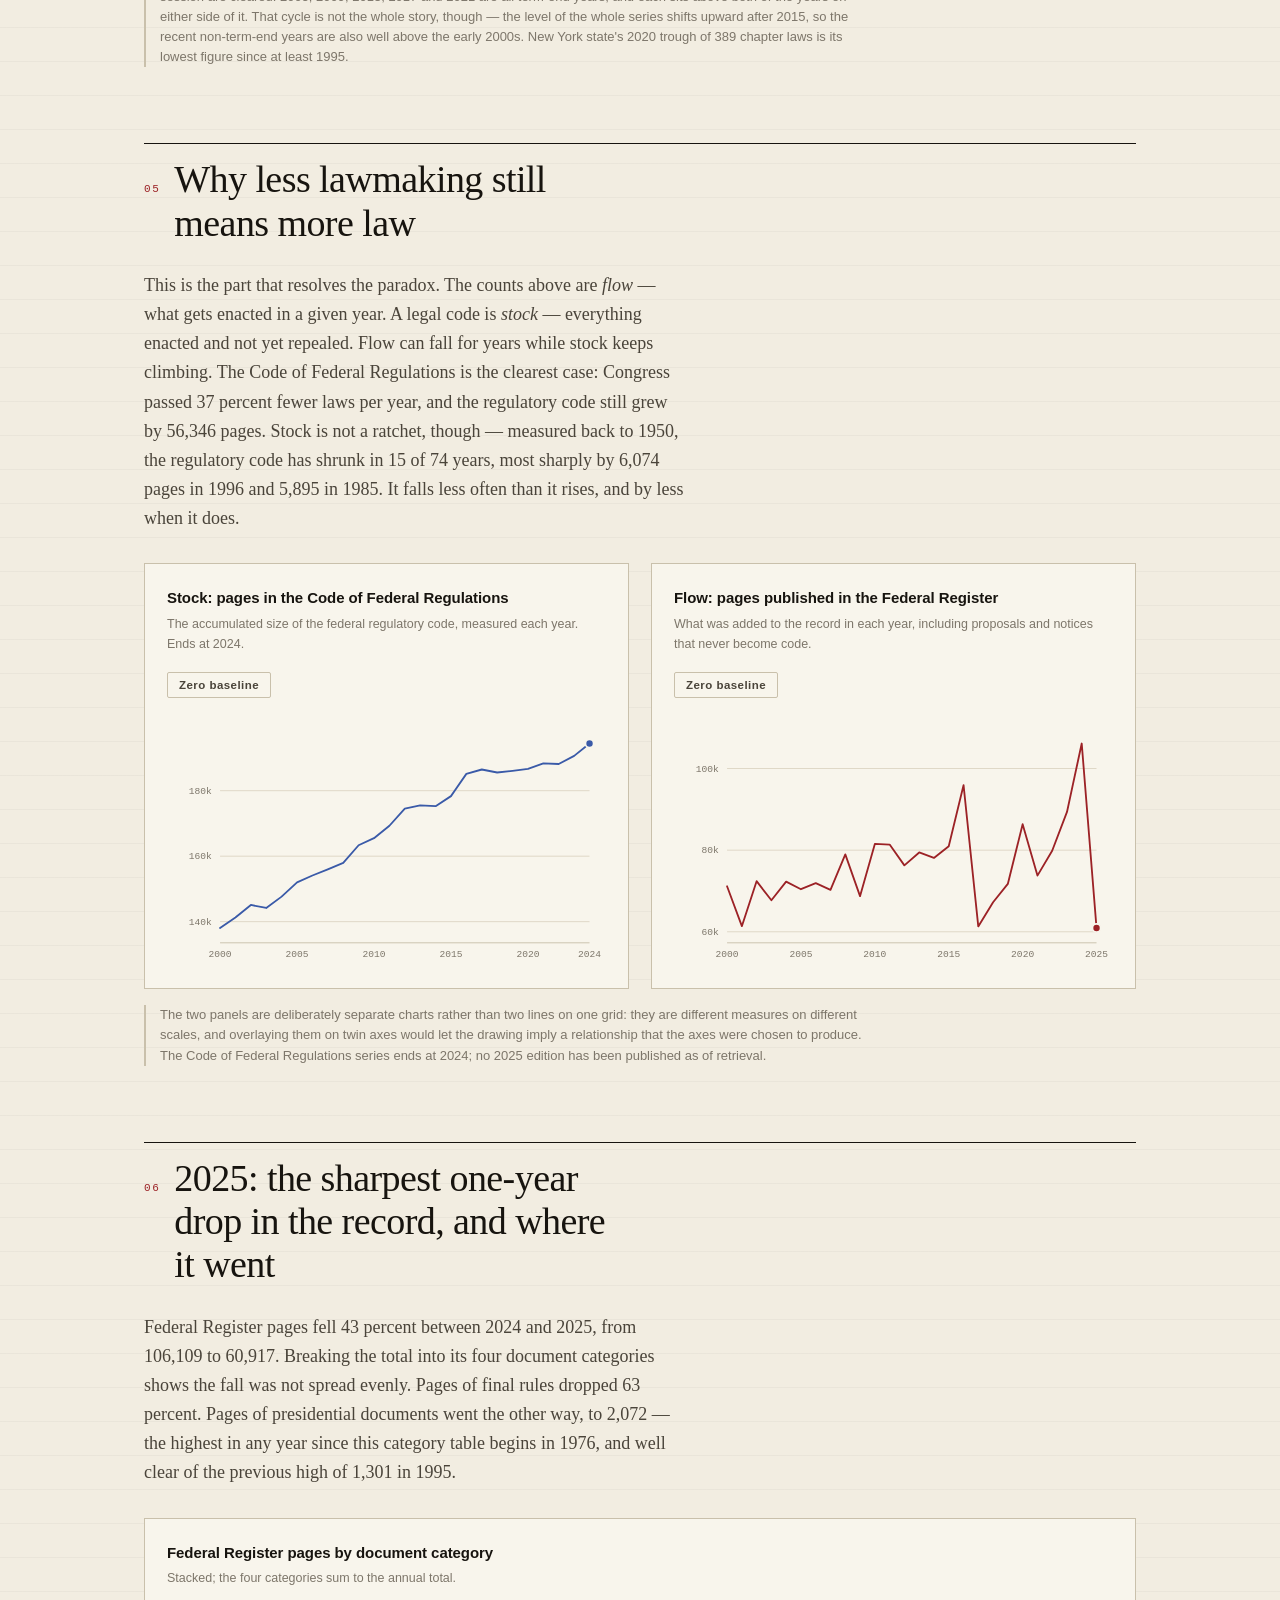
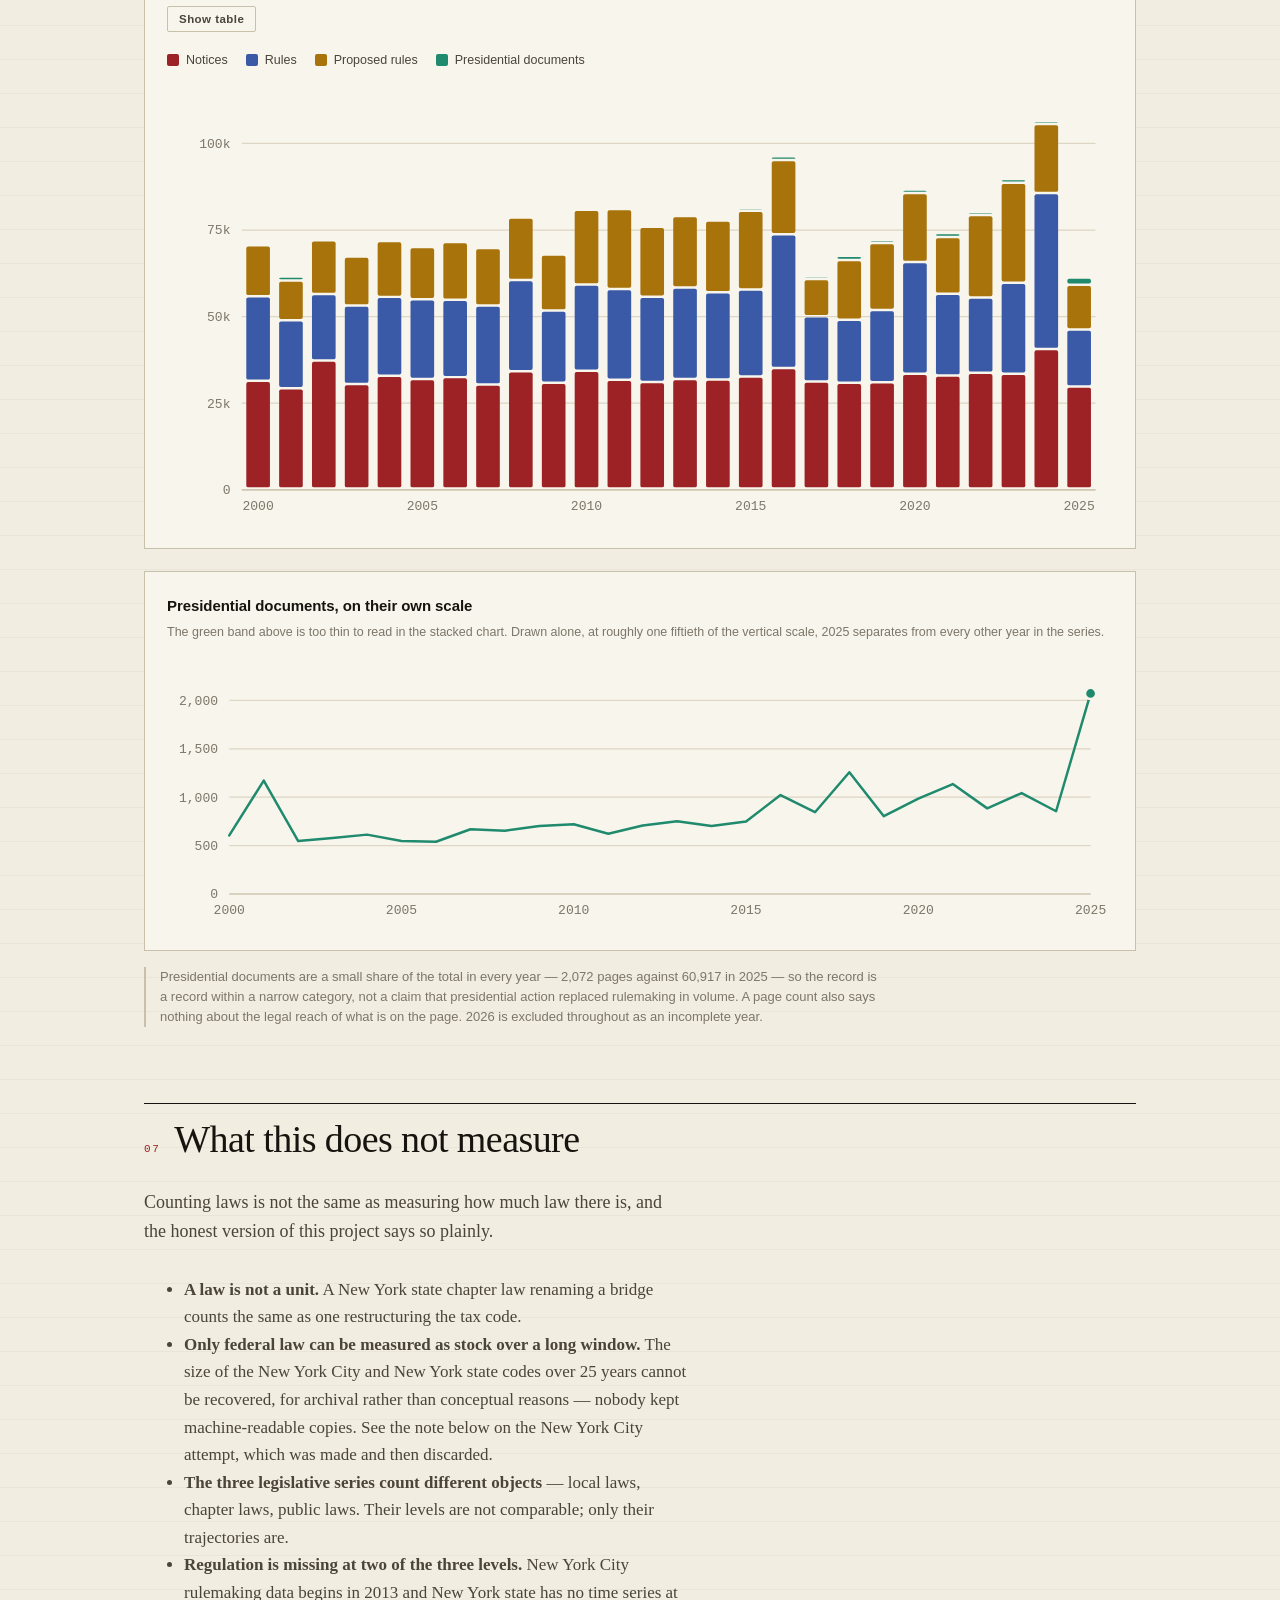
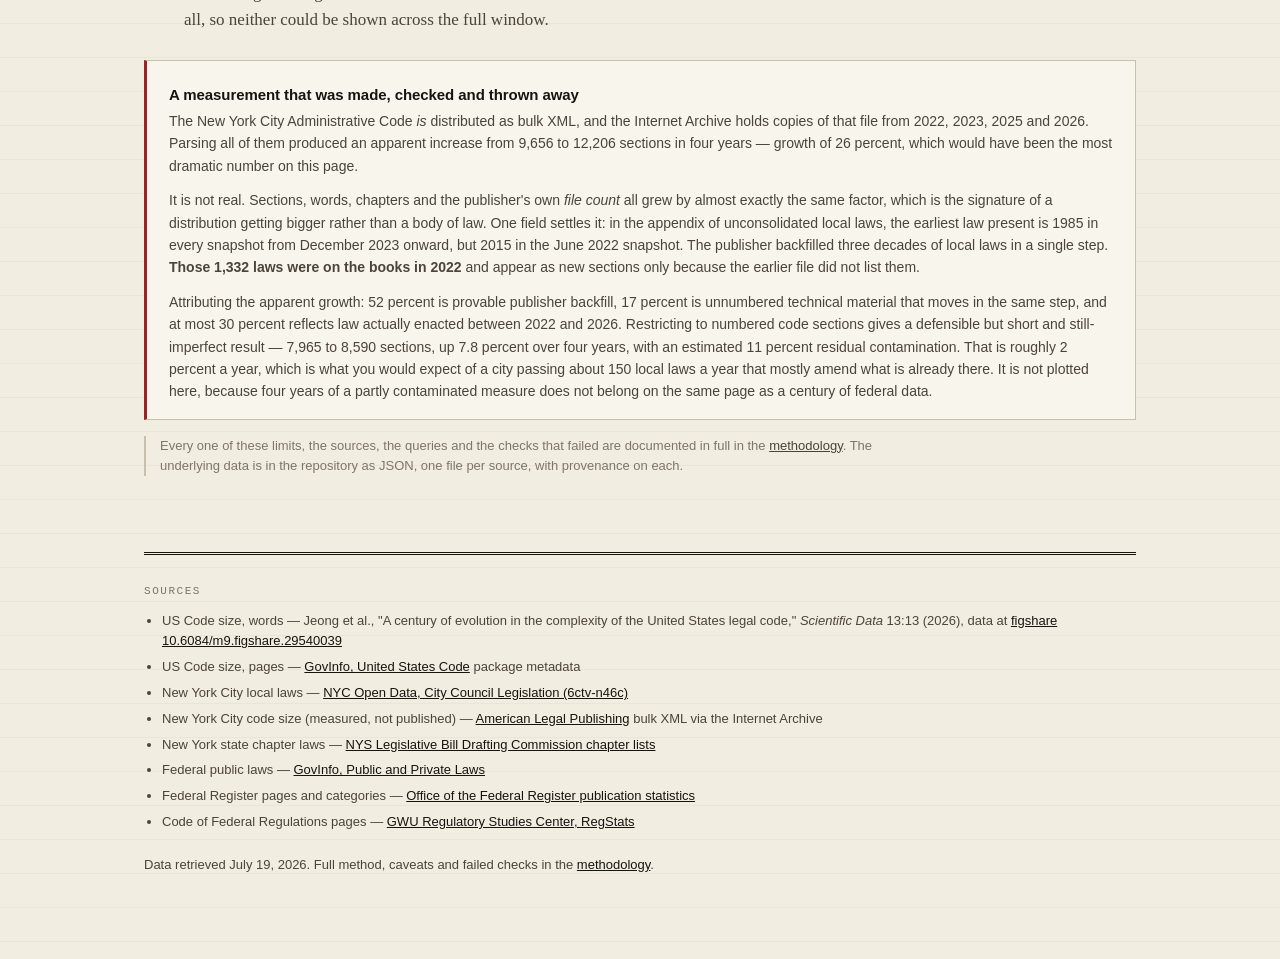
==== commit 9ecd41d5: "Reframe around cumulative stock: measure the code, not the enactments The original framing counted l" ====
--- a/index.html
+++ b/index.html
@@ -3,16 +3,16 @@
 <head>
 <meta charset="utf-8">
 <meta name="viewport" content="width=device-width, initial-scale=1">
-<title>The growing code — 25 years of lawmaking in New York City, New York state and Washington</title>
-<meta name="description" content="Who is writing more law? Twenty-five years of enacted laws and regulatory pages at the city, state and federal level.">
-<link rel="stylesheet" href="styles.css?v=2">
+<title>The growing code — how much law is on the books, and how much more than there used to be</title>
+<meta name="description" content="The US Code grew from 1.9 million words in 1926 to 47.4 million in 2023 — and by 46 percent since 2000, while Congress passed steadily fewer laws.">
+<link rel="stylesheet" href="styles.css?v=3">
 </head>
 <body>
 
 <div class="wrap">
 
   <header class="site-header">
-    <div class="colophon">The growing code &nbsp;·&nbsp; 2000&ndash;2025</div>
+    <div class="colophon">The growing code &nbsp;·&nbsp; 1926&ndash;2025</div>
     <button class="ai-caution-btn" id="aiCautionBtn">AI caution</button>
     <div class="ai-caution-pop" id="aiCautionPop" hidden>
       <strong>How this was made</strong>
@@ -20,8 +20,8 @@
         <li>Built with AI assistance (Claude). A human editor has not yet reviewed it.</li>
         <li>Every number is pulled directly from a government source by query or scrape; none was typed by hand or estimated.</li>
         <li>Anchor values were checked against independently verified figures before the series were accepted &mdash; the checks and the ones that failed are listed in the <a href="methodology.html">methodology</a>.</li>
-        <li>These are counts of laws and pages. They measure legal <em>output</em>, not the length, importance or effect of any law.</li>
-        <li>The three legislative series count different objects and are not directly comparable in level. Read the methodology before citing.</li>
+        <li>Two different things are measured here: the <em>size of the law in force</em> (stock) and <em>laws enacted per year</em> (flow). They are labelled distinctly and are not interchangeable.</li>
+        <li>The three legislative series count different objects and are not comparable in level, only in trajectory.</li><li>One measurement was completed, found to be a publisher artifact and discarded rather than published. It is documented in the <a href="methodology.html">methodology</a> along with the reasoning.</li>
       </ul>
     </div>
   </header>
@@ -29,33 +29,76 @@
   <div class="masthead">
     <p class="kicker">Measuring the law</p>
     <h1>The growing code</h1>
-    <p class="dek">There is no single ledger of how much law exists. But you can count what each government produces each year. Do that for the last 25 years and the picture inverts what you would expect: the smallest government in this comparison is the one writing much more law than it used to, and the largest is writing less.</p>
-    <p class="byline">Sources: NYC Open Data · NYS Legislative Bill Drafting Commission · GovInfo · Office of the Federal Register · GWU Regulatory Studies Center &nbsp;|&nbsp; Retrieved July 19, 2026</p>
+    <p class="dek">How much law is on the books, and is there more of it than there used to be? Counting laws passed each year cannot answer that, because most laws amend laws that already exist. You have to measure the code itself. Do that and federal law turns out to have grown by nearly half since 2000 &mdash; over the same quarter century in which Congress passed steadily fewer laws.</p>
+    <p class="byline">Sources: Jeong et al., Scientific Data (2026) · GovInfo · Office of the Federal Register · GWU Regulatory Studies Center · NYC Open Data · NYS Legislative Bill Drafting Commission &nbsp;|&nbsp; Retrieved July 2026</p>
   </div>
 
   <div class="figures">
     <div class="fig">
-      <div class="fig-num up">2.1&times;</div>
-      <div class="fig-label"><b>New York City</b> local laws enacted per year, 2020&ndash;24 average against 2000&ndash;04</div>
-    </div>
-    <div class="fig">
-      <div class="fig-num flat">1.05&times;</div>
-      <div class="fig-label"><b>New York state</b> chapter laws enacted per year, same comparison</div>
+      <div class="fig-num up">24.8&times;</div>
+      <div class="fig-label"><b>The United States Code</b> grew from 1.9 million words in 1926 to 47.4 million in 2023</div>
+    </div>
+    <div class="fig">
+      <div class="fig-num up">1.46&times;</div>
+      <div class="fig-label"><b>Since 2000 alone</b>, federal statute in force grew 46 percent &mdash; the same figure from two independent measurements</div>
+    </div>
+    <div class="fig">
+      <div class="fig-num flat">1.41&times;</div>
+      <div class="fig-label"><b>Federal regulation in force</b> grew from 138,049 pages to 194,395 over the same years</div>
     </div>
     <div class="fig">
       <div class="fig-num down">0.63&times;</div>
-      <div class="fig-label"><b>Congress</b> public laws enacted per year, same comparison &mdash; a 37 percent decline</div>
-    </div>
-    <div class="fig">
-      <div class="fig-num">1.41&times;</div>
-      <div class="fig-label"><b>The Code of Federal Regulations</b> grew from 138,049 pages to 194,395 across the same years &mdash; while Congress legislated less</div>
+      <div class="fig-label"><b>Yet Congress enacted 37 percent fewer</b> public laws per year, 2020&ndash;24 against 2000&ndash;04</div>
     </div>
   </div>
 
+  <!-- 0 -->
+  <section>
+    <div class="sec-head">
+      <span class="sec-num">01</span>
+      <h2>The law on the books, measured directly</h2>
+    </div>
+    <p class="standfirst">Counting laws passed each year cannot tell you how much law exists, because most laws amend laws that are already there. The way around that is to stop counting enactments and measure the code itself &mdash; the consolidated text, with every amendment and repeal already folded in. Do that at two dates and the amendments net out on their own. For federal law the record goes back a century.</p>
+
+    <div class="chart-card">
+      <p class="chart-title">The United States Code, 1926 to 2023</p>
+      <p class="chart-sub">Words of federal statute in force in each published edition. Editions appear every six years through 1988 and annually from 1994; 1989 to 1993 were never published in this dataset and are left out rather than drawn through.</p>
+      <div class="controls">
+        <button class="toggle" id="btnUscTable" aria-pressed="false">Show table</button>
+      </div>
+      <div id="chartUsc"></div>
+      <div class="table-wrap" id="tableUsc" hidden></div>
+    </div>
+
+    <p class="note">This is the measure you want if the question is "how much law is there." It is a count of words in the codified text, so an amendment that rewrites a section changes the number by exactly the amount of text it adds or removes, and a repeal reduces it. Because the counted text includes section headers and historical notes, the absolute level runs roughly 54 percent above counts that cover operative statutory language only &mdash; the trajectory is the reliable part, not the raw total. Editions through 1988 were scanned from print and are lower confidence than the 1994-onward figures, which came from official electronic text.</p>
+  </section>
+
   <!-- 1 -->
   <section>
     <div class="sec-head">
-      <span class="sec-num">01</span>
+      <span class="sec-num">02</span>
+      <h2>Stock against flow, on one scale</h2>
+    </div>
+    <p class="standfirst">Here is the whole argument in a single frame. Three measures of federal law <em>in force</em> and one measure of federal law <em>enacted per year</em>, all indexed to 2000. The stock lines rise by 41 to 46 percent. The flow line falls by two thirds. Congress has been passing fewer laws for a quarter century and the body of federal law has grown by nearly half regardless.</p>
+
+    <div class="chart-card">
+      <p class="chart-title">Federal law in force against federal laws enacted, indexed to 2000 = 100</p>
+      <p class="chart-sub">Solid lines are stock, the size of the law on the books. The dashed line is flow, public laws enacted that year.</p>
+      <div class="controls">
+        <button class="toggle" id="btnSfTable" aria-pressed="false">Show table</button>
+      </div>
+      <div class="legend" id="legendSf"></div>
+      <div id="chartSf"></div>
+      <div class="table-wrap" id="tableSf" hidden></div>
+    </div>
+
+    <p class="note">The two US Code lines are independent measurements of the same thing by different people using different units &mdash; words counted from a research dataset, pages counted from government publication metadata. They land on 146.1 and 146.3. That agreement is the strongest evidence here that the stock measure is sound, because nothing about the two methods was coordinated.</p>
+  </section>
+
+  <!-- 2 -->
+  <section>
+    <div class="sec-head">
+      <span class="sec-num">03</span>
       <h2>Three legislatures, indexed to where they started</h2>
     </div>
     <p class="standfirst">Each body passes a different kind of law in different quantities, so the levels cannot be compared directly. Setting each to 100 in 2000 shows the shape of the change instead. The City Council pulls away; Albany oscillates around its starting point; Congress drifts down.</p>
@@ -78,7 +121,7 @@
   <!-- 2 -->
   <section>
     <div class="sec-head">
-      <span class="sec-num">02</span>
+      <span class="sec-num">04</span>
       <h2>The same three series, in the numbers they are actually counted in</h2>
     </div>
     <p class="standfirst">New York state passes several hundred chapter laws a year, most of them narrow. New York City passes dozens to a couple hundred local laws. Congress passes one to three hundred public laws. Note the vertical scales differ; each panel is drawn to its own range.</p>
@@ -91,10 +134,10 @@
   <!-- 3 -->
   <section>
     <div class="sec-head">
-      <span class="sec-num">03</span>
+      <span class="sec-num">05</span>
       <h2>Why less lawmaking still means more law</h2>
     </div>
-    <p class="standfirst">This is the part that resolves the paradox. The counts above are <em>flow</em> &mdash; what gets enacted in a given year. A legal code is <em>stock</em> &mdash; everything enacted and not yet repealed. Flow can fall for years while stock keeps climbing, because repeal is rare. The Code of Federal Regulations is the clearest case: Congress passed 37 percent fewer laws per year, and the regulatory code still grew by 56,346 pages.</p>
+    <p class="standfirst">This is the part that resolves the paradox. The counts above are <em>flow</em> &mdash; what gets enacted in a given year. A legal code is <em>stock</em> &mdash; everything enacted and not yet repealed. Flow can fall for years while stock keeps climbing. The Code of Federal Regulations is the clearest case: Congress passed 37 percent fewer laws per year, and the regulatory code still grew by 56,346 pages. Stock is not a ratchet, though &mdash; measured back to 1950, the regulatory code has shrunk in 15 of 74 years, most sharply by 6,074 pages in 1996 and 5,895 in 1985. It falls less often than it rises, and by less when it does.</p>
 
     <div class="pair">
       <div class="chart-card">
@@ -121,7 +164,7 @@
   <!-- 4 -->
   <section>
     <div class="sec-head">
-      <span class="sec-num">04</span>
+      <span class="sec-num">06</span>
       <h2>2025: the sharpest one-year drop in the record, and where it went</h2>
     </div>
     <p class="standfirst">Federal Register pages fell 43 percent between 2024 and 2025, from 106,109 to 60,917. Breaking the total into its four document categories shows the fall was not spread evenly. Pages of final rules dropped 63 percent. Pages of presidential documents went the other way, to 2,072 &mdash; the highest in any year since this category table begins in 1976, and well clear of the previous high of 1,301 in 1995.</p>
@@ -149,23 +192,39 @@
   <!-- 5 -->
   <section>
     <div class="sec-head">
-      <span class="sec-num">05</span>
+      <span class="sec-num">07</span>
       <h2>What this does not measure</h2>
     </div>
     <p class="standfirst">Counting laws is not the same as measuring how much law there is, and the honest version of this project says so plainly.</p>
     <ul style="max-width:var(--measure); color:var(--ink-2); font-size:17px;">
       <li><b>A law is not a unit.</b> A New York state chapter law renaming a bridge counts the same as one restructuring the tax code.</li>
-      <li><b>There is no page count of the codes themselves</b> for New York City or New York state over time. The city's Administrative Code and the state's regulations are published commercially and no historical size series exists. Only the federal regulatory code can be measured as stock.</li>
+      <li><b>Only federal law can be measured as stock over a long window.</b> The size of the New York City and New York state codes over 25 years cannot be recovered, for archival rather than conceptual reasons &mdash; nobody kept machine-readable copies. See the note below on the New York City attempt, which was made and then discarded.</li>
       <li><b>The three legislative series count different objects</b> &mdash; local laws, chapter laws, public laws. Their levels are not comparable; only their trajectories are.</li>
       <li><b>Regulation is missing at two of the three levels.</b> New York City rulemaking data begins in 2013 and New York state has no time series at all, so neither could be shown across the full window.</li>
     </ul>
+    <div class="chart-card" style="margin-top:26px;border-left:3px solid var(--nyc)">
+      <p class="chart-title">A measurement that was made, checked and thrown away</p>
+      <p style="font-family:var(--sans);font-size:14px;line-height:1.6;color:var(--ink-2);margin:0 0 12px">
+        The New York City Administrative Code <em>is</em> distributed as bulk XML, and the Internet Archive holds copies of that file from 2022, 2023, 2025 and 2026. Parsing all of them produced an apparent increase from 9,656 to 12,206 sections in four years &mdash; growth of 26 percent, which would have been the most dramatic number on this page.
+      </p>
+      <p style="font-family:var(--sans);font-size:14px;line-height:1.6;color:var(--ink-2);margin:0 0 12px">
+        It is not real. Sections, words, chapters and the publisher's own <em>file count</em> all grew by almost exactly the same factor, which is the signature of a distribution getting bigger rather than a body of law. One field settles it: in the appendix of unconsolidated local laws, the earliest law present is 1985 in every snapshot from December 2023 onward, but 2015 in the June 2022 snapshot. The publisher backfilled three decades of local laws in a single step. <b>Those 1,332 laws were on the books in 2022</b> and appear as new sections only because the earlier file did not list them.
+      </p>
+      <p style="font-family:var(--sans);font-size:14px;line-height:1.6;color:var(--ink-2);margin:0">
+        Attributing the apparent growth: 52 percent is provable publisher backfill, 17 percent is unnumbered technical material that moves in the same step, and at most 30 percent reflects law actually enacted between 2022 and 2026. Restricting to numbered code sections gives a defensible but short and still-imperfect result &mdash; 7,965 to 8,590 sections, up 7.8 percent over four years, with an estimated 11 percent residual contamination. That is roughly 2 percent a year, which is what you would expect of a city passing about 150 local laws a year that mostly amend what is already there. It is not plotted here, because four years of a partly contaminated measure does not belong on the same page as a century of federal data.
+      </p>
+    </div>
+
     <p class="note">Every one of these limits, the sources, the queries and the checks that failed are documented in full in the <a href="methodology.html">methodology</a>. The underlying data is in the repository as JSON, one file per source, with provenance on each.</p>
   </section>
 
   <footer>
     <h3>Sources</h3>
     <ul>
+      <li>US Code size, words &mdash; Jeong et al., "A century of evolution in the complexity of the United States legal code," <i>Scientific Data</i> 13:13 (2026), data at <a href="https://doi.org/10.6084/m9.figshare.29540039">figshare 10.6084/m9.figshare.29540039</a></li>
+      <li>US Code size, pages &mdash; <a href="https://www.govinfo.gov/app/collection/uscode">GovInfo, United States Code</a> package metadata</li>
       <li>New York City local laws &mdash; <a href="https://data.cityofnewyork.us/City-Government/City-Council-Legislation-Bills-and-Local-Laws/6ctv-n46c">NYC Open Data, City Council Legislation (6ctv-n46c)</a></li>
+      <li>New York City code size (measured, not published) &mdash; <a href="https://codelibrary.amlegal.com/codes/newyorkcity/latest/NYC">American Legal Publishing</a> bulk XML via the Internet Archive</li>
       <li>New York state chapter laws &mdash; <a href="http://public.leginfo.state.ny.us/">NYS Legislative Bill Drafting Commission chapter lists</a></li>
       <li>Federal public laws &mdash; <a href="https://www.govinfo.gov/app/collection/plaw">GovInfo, Public and Private Laws</a></li>
       <li>Federal Register pages and categories &mdash; <a href="https://www.federalregister.gov/reader-aids/federal-register-statistics/category-page-statistics">Office of the Federal Register publication statistics</a></li>
@@ -178,6 +237,6 @@
 
 <div class="tip" id="tip"></div>
 
-<script src="app.js?v=2"></script>
+<script src="app.js?v=3"></script>
 </body>
 </html>
--- a/styles.css
+++ b/styles.css
@@ -413,3 +413,9 @@
   .fig:last-child { border-bottom: none; }
   .ai-caution-pop { left: var(--gutter); right: var(--gutter); max-width: none; }
 }
+
+/* dashed legend swatch — marks a flow series against solid stock series */
+.swatch.dashed {
+  background: repeating-linear-gradient(to right,
+    var(--sw) 0 5px, transparent 5px 9px);
+}
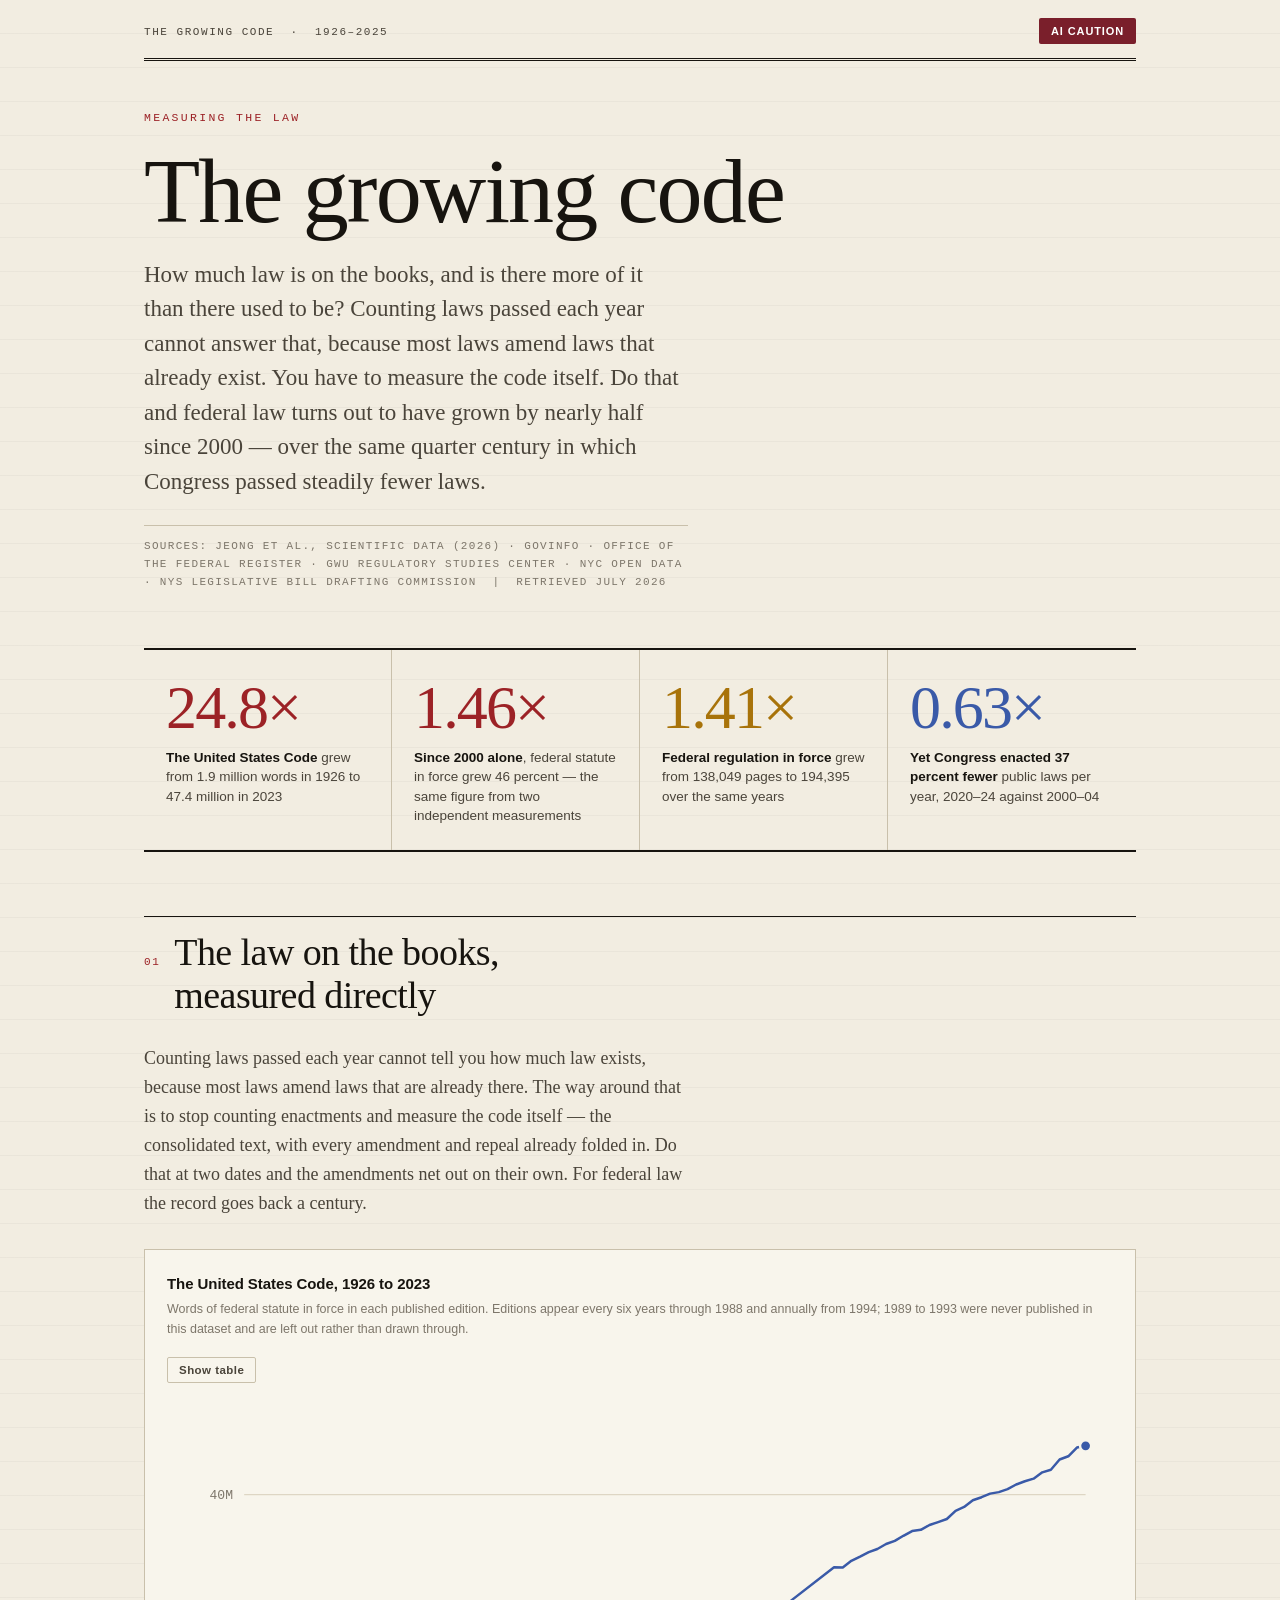
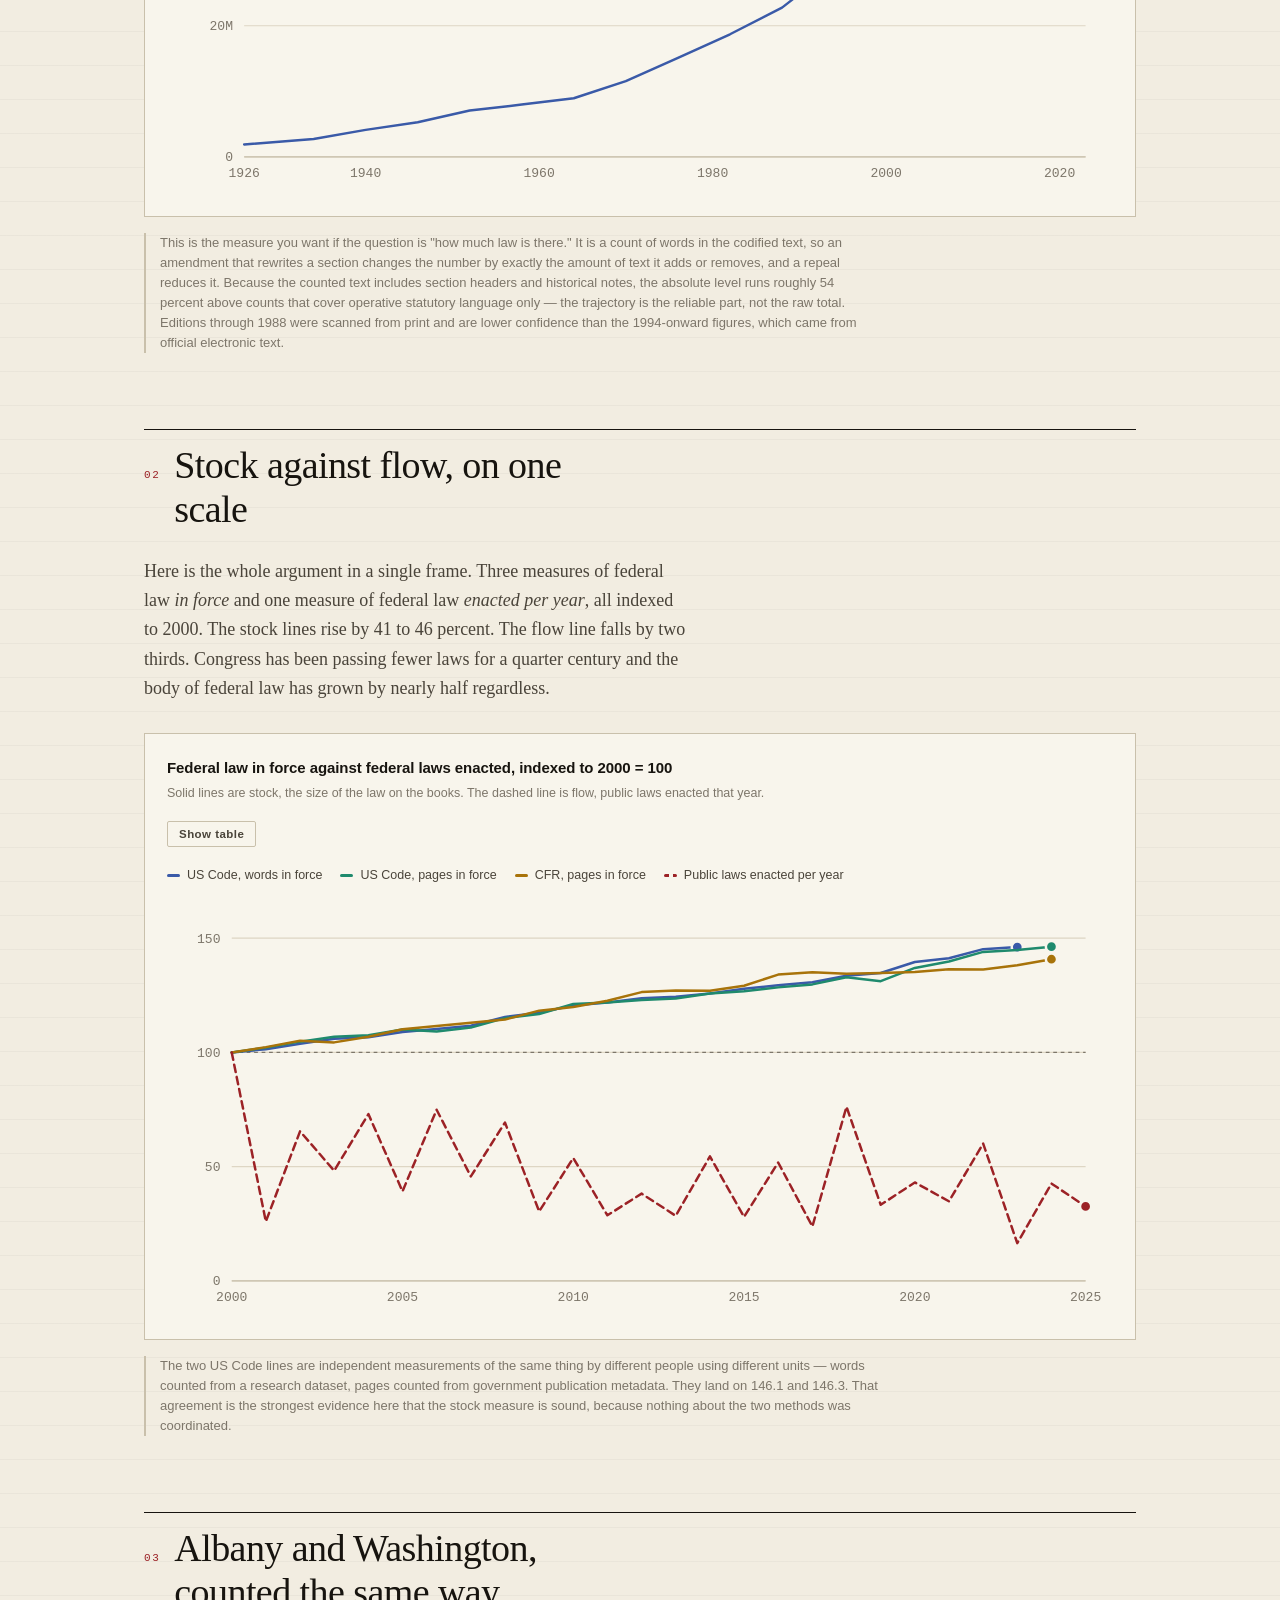
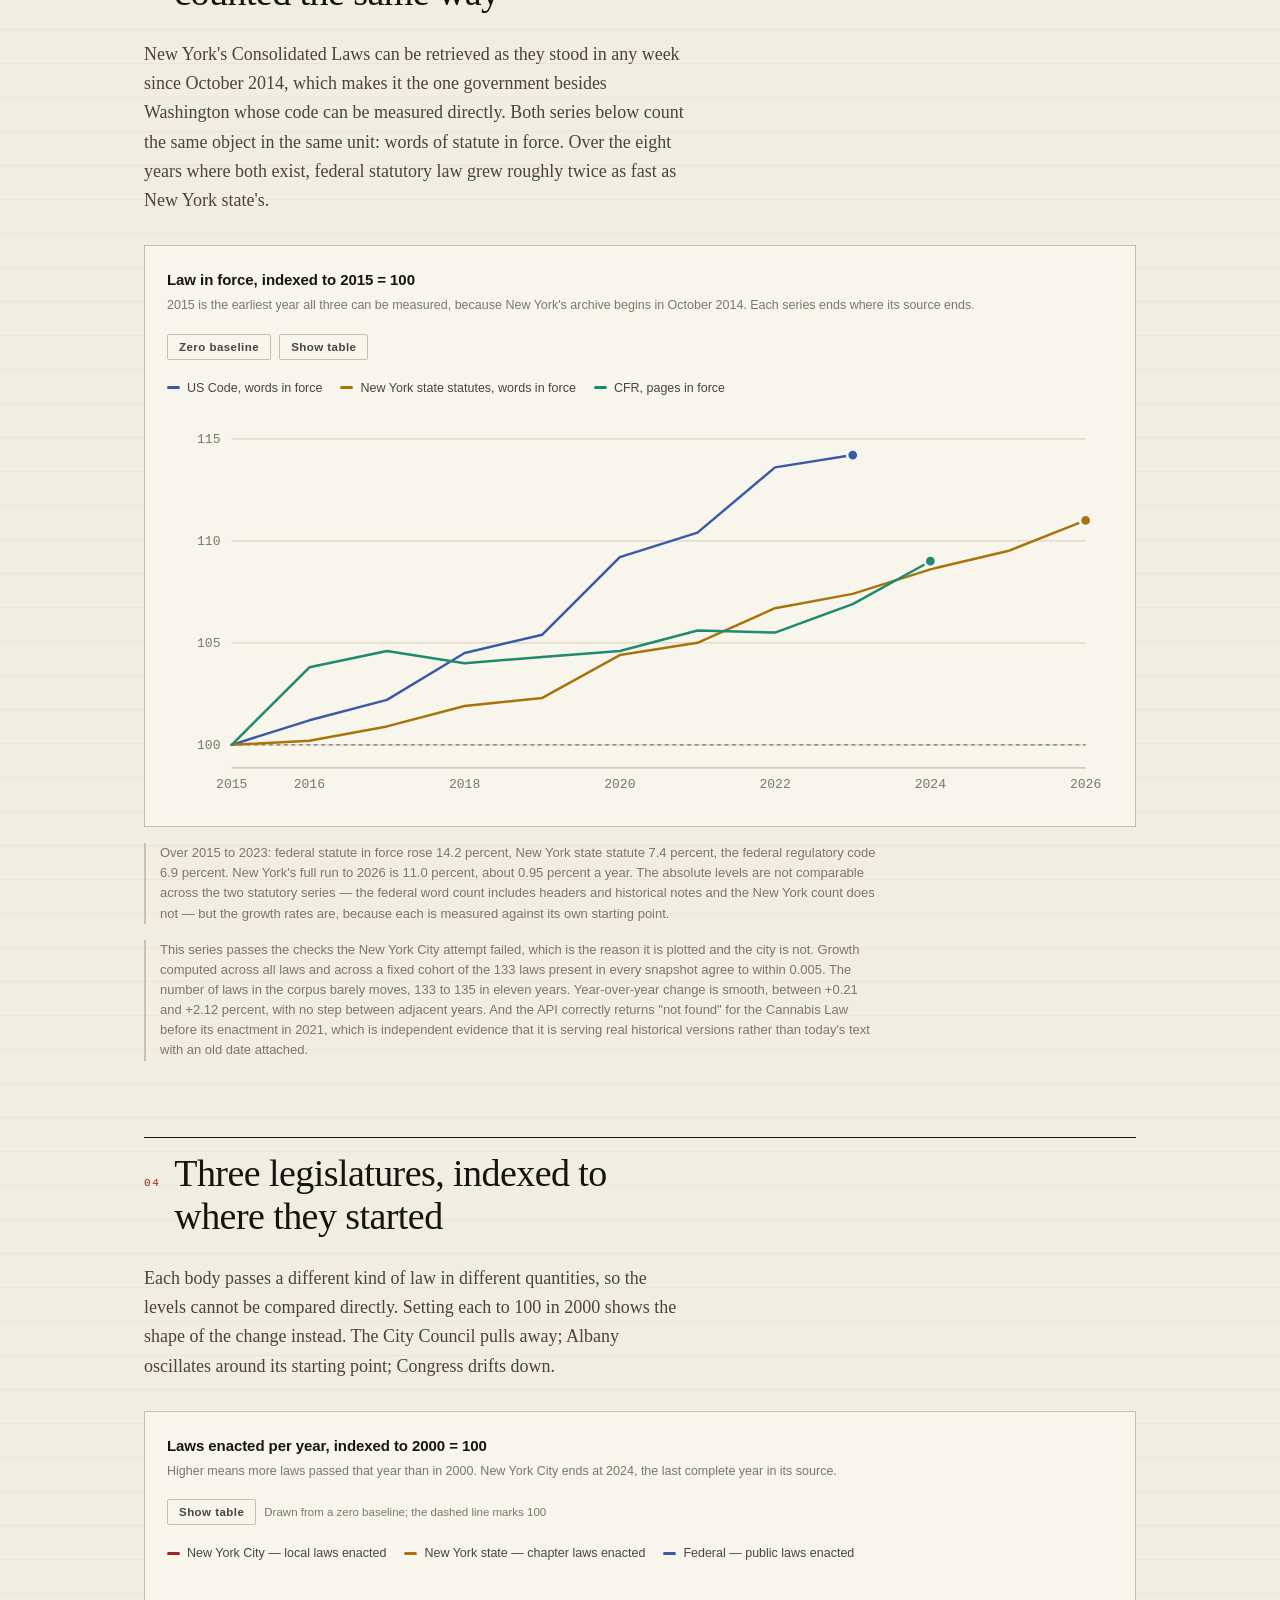
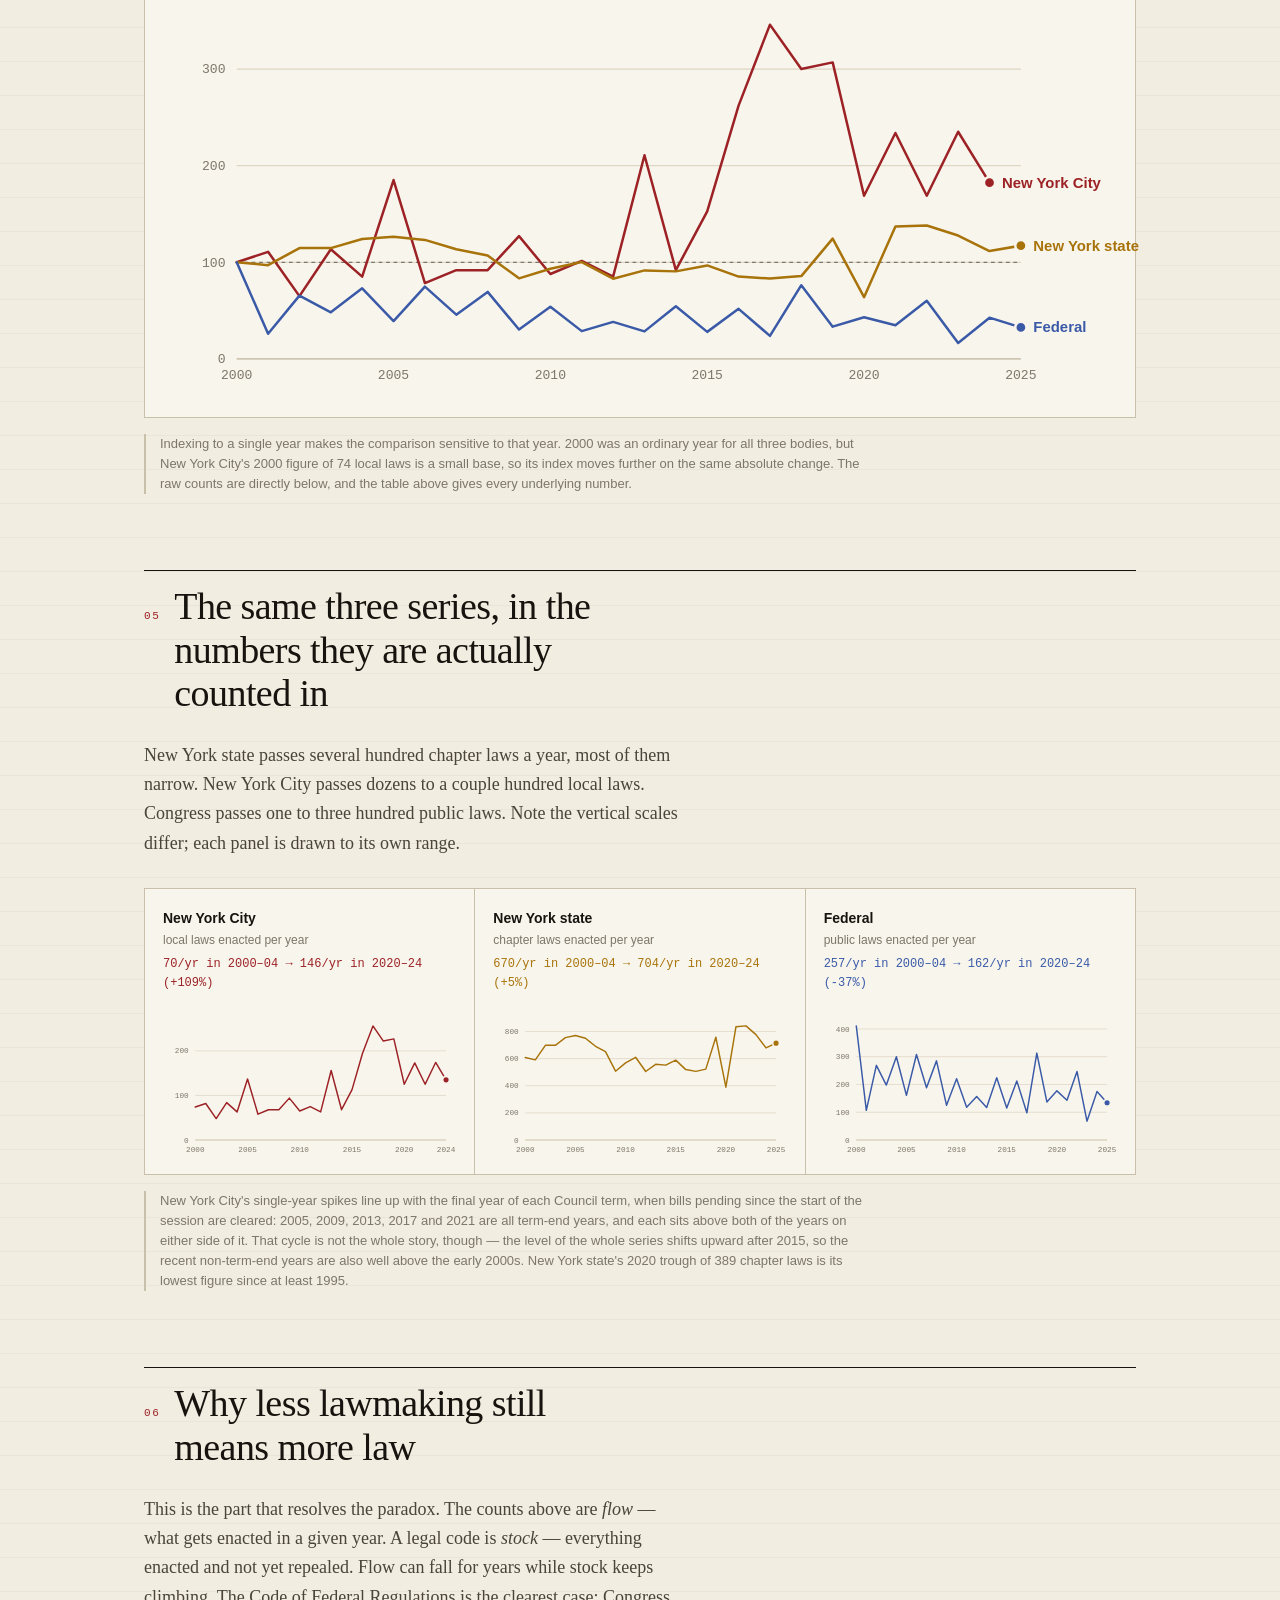
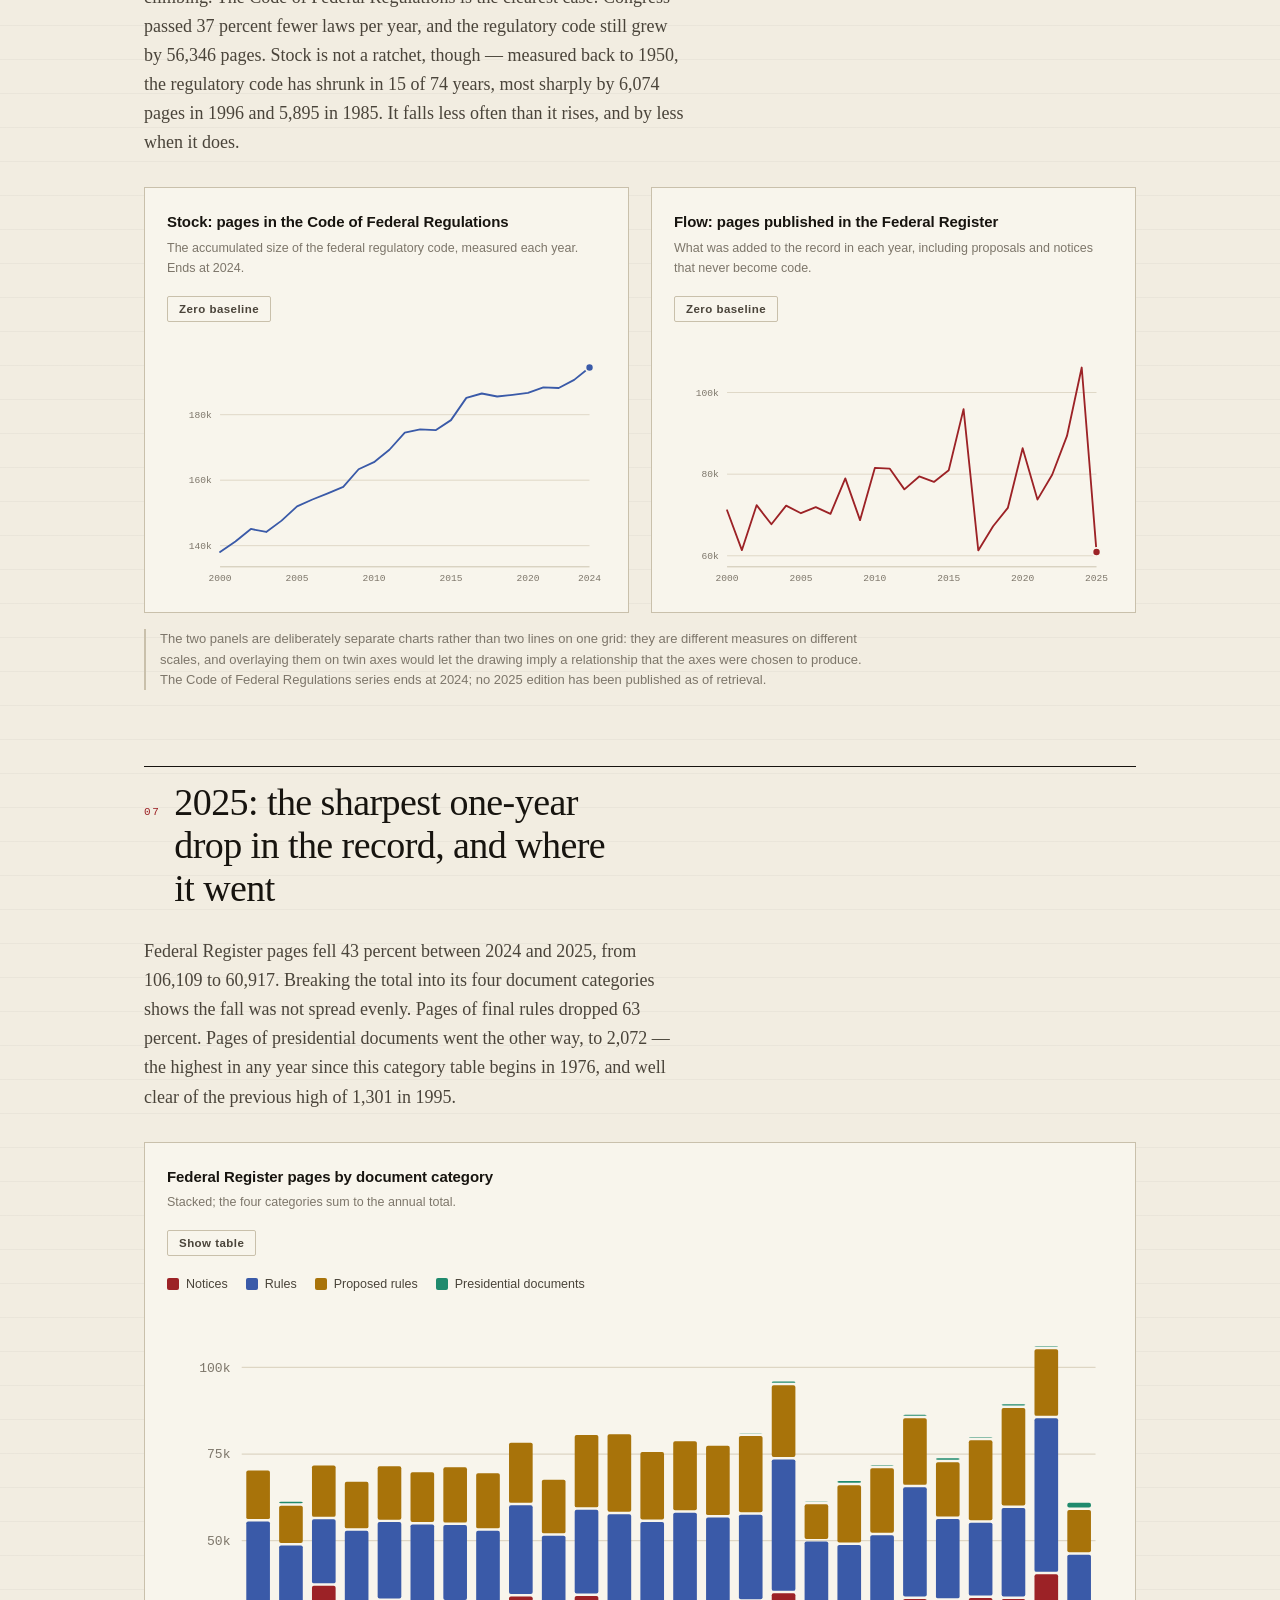
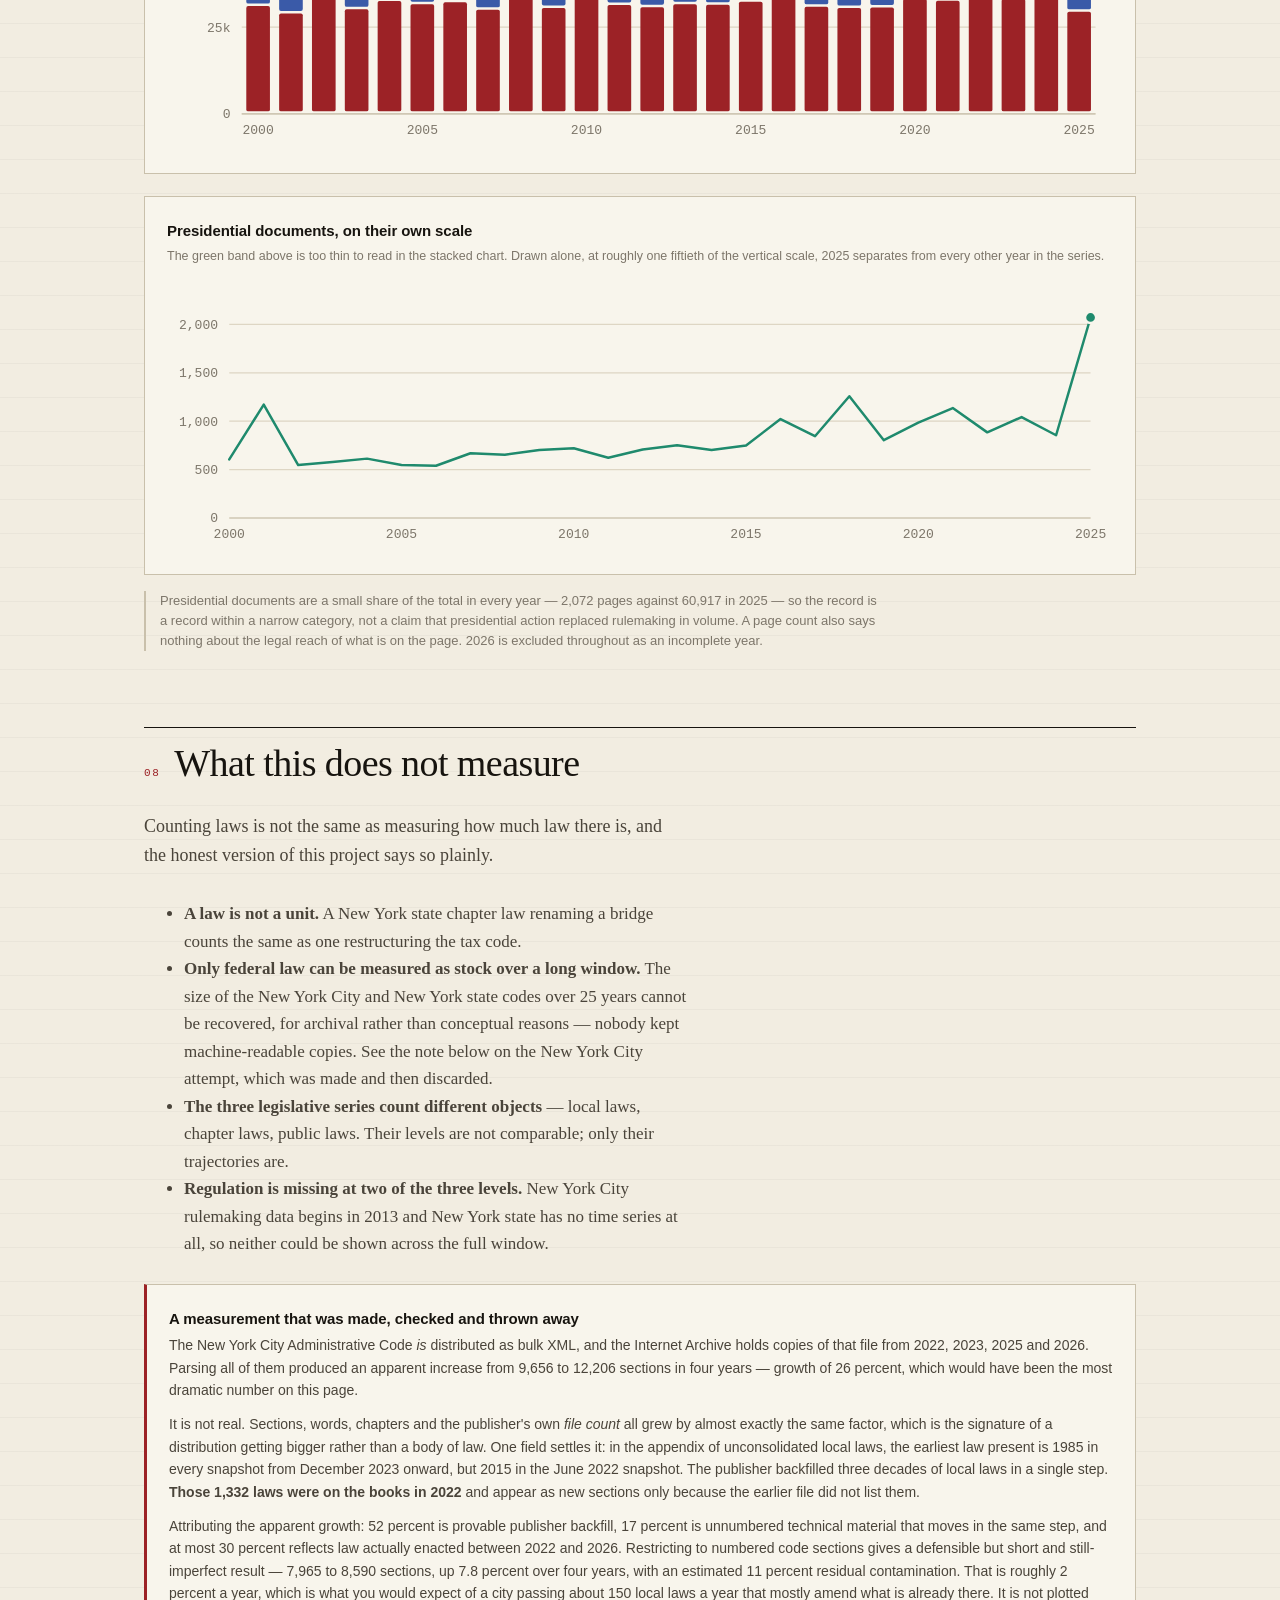
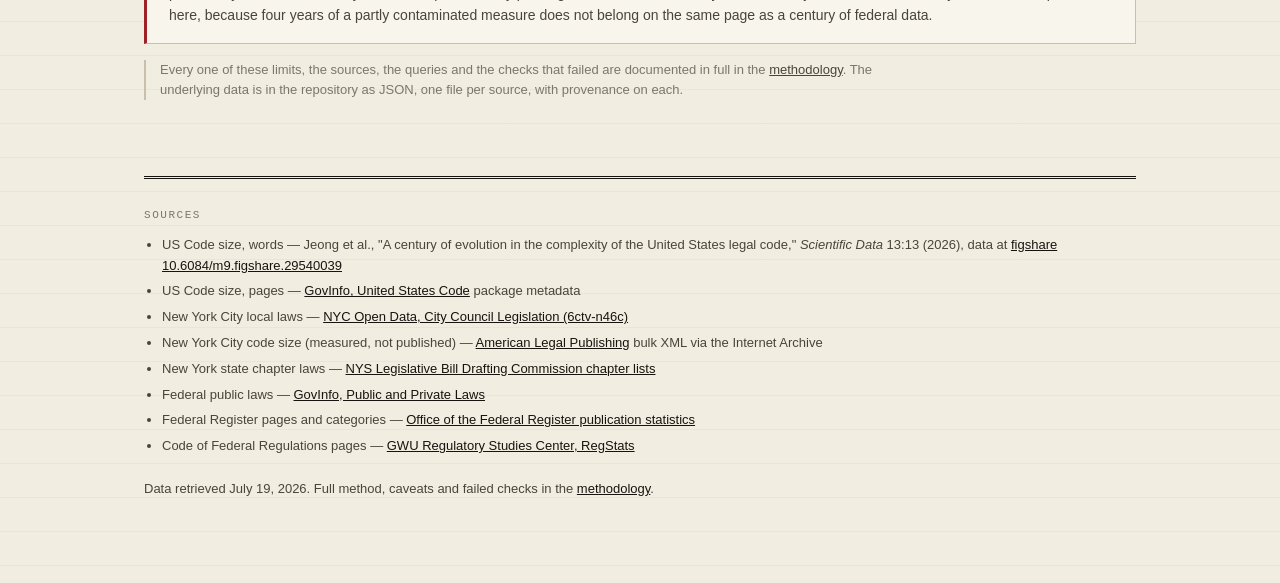
==== commit 3ca18603: "Add New York state statutory stock, 2015-2026 New York's Consolidated Laws can be retrieved as they " ====
--- a/index.html
+++ b/index.html
@@ -5,7 +5,7 @@
 <meta name="viewport" content="width=device-width, initial-scale=1">
 <title>The growing code — how much law is on the books, and how much more than there used to be</title>
 <meta name="description" content="The US Code grew from 1.9 million words in 1926 to 47.4 million in 2023 — and by 46 percent since 2000, while Congress passed steadily fewer laws.">
-<link rel="stylesheet" href="styles.css?v=3">
+<link rel="stylesheet" href="styles.css?v=5">
 </head>
 <body>
 
@@ -95,10 +95,35 @@
     <p class="note">The two US Code lines are independent measurements of the same thing by different people using different units &mdash; words counted from a research dataset, pages counted from government publication metadata. They land on 146.1 and 146.3. That agreement is the strongest evidence here that the stock measure is sound, because nothing about the two methods was coordinated.</p>
   </section>
 
+  <!-- 2b -->
+  <section>
+    <div class="sec-head">
+      <span class="sec-num">03</span>
+      <h2>Albany and Washington, counted the same way</h2>
+    </div>
+    <p class="standfirst">New York's Consolidated Laws can be retrieved as they stood in any week since October 2014, which makes it the one government besides Washington whose code can be measured directly. Both series below count the same object in the same unit: words of statute in force. Over the eight years where both exist, federal statutory law grew roughly twice as fast as New York state's.</p>
+
+    <div class="chart-card">
+      <p class="chart-title">Law in force, indexed to 2015 = 100</p>
+      <p class="chart-sub">2015 is the earliest year all three can be measured, because New York's archive begins in October 2014. Each series ends where its source ends.</p>
+      <div class="controls">
+        <button class="toggle" id="btnNyZero" aria-pressed="false">Zero baseline</button>
+        <button class="toggle" id="btnNyTable" aria-pressed="false">Show table</button>
+      </div>
+      <div class="legend" id="legendNy"></div>
+      <div id="chartNy"></div>
+      <div class="table-wrap" id="tableNy" hidden></div>
+    </div>
+
+    <p class="note">Over 2015 to 2023: federal statute in force rose 14.2 percent, New York state statute 7.4 percent, the federal regulatory code 6.9 percent. New York's full run to 2026 is 11.0 percent, about 0.95 percent a year. The absolute levels are not comparable across the two statutory series &mdash; the federal word count includes headers and historical notes and the New York count does not &mdash; but the growth rates are, because each is measured against its own starting point.</p>
+
+    <p class="note">This series passes the checks the New York City attempt failed, which is the reason it is plotted and the city is not. Growth computed across all laws and across a fixed cohort of the 133 laws present in every snapshot agree to within 0.005. The number of laws in the corpus barely moves, 133 to 135 in eleven years. Year-over-year change is smooth, between +0.21 and +2.12 percent, with no step between adjacent years. And the API correctly returns "not found" for the Cannabis Law before its enactment in 2021, which is independent evidence that it is serving real historical versions rather than today's text with an old date attached.</p>
+  </section>
+
   <!-- 2 -->
   <section>
     <div class="sec-head">
-      <span class="sec-num">03</span>
+      <span class="sec-num">04</span>
       <h2>Three legislatures, indexed to where they started</h2>
     </div>
     <p class="standfirst">Each body passes a different kind of law in different quantities, so the levels cannot be compared directly. Setting each to 100 in 2000 shows the shape of the change instead. The City Council pulls away; Albany oscillates around its starting point; Congress drifts down.</p>
@@ -121,7 +146,7 @@
   <!-- 2 -->
   <section>
     <div class="sec-head">
-      <span class="sec-num">04</span>
+      <span class="sec-num">05</span>
       <h2>The same three series, in the numbers they are actually counted in</h2>
     </div>
     <p class="standfirst">New York state passes several hundred chapter laws a year, most of them narrow. New York City passes dozens to a couple hundred local laws. Congress passes one to three hundred public laws. Note the vertical scales differ; each panel is drawn to its own range.</p>
@@ -134,7 +159,7 @@
   <!-- 3 -->
   <section>
     <div class="sec-head">
-      <span class="sec-num">05</span>
+      <span class="sec-num">06</span>
       <h2>Why less lawmaking still means more law</h2>
     </div>
     <p class="standfirst">This is the part that resolves the paradox. The counts above are <em>flow</em> &mdash; what gets enacted in a given year. A legal code is <em>stock</em> &mdash; everything enacted and not yet repealed. Flow can fall for years while stock keeps climbing. The Code of Federal Regulations is the clearest case: Congress passed 37 percent fewer laws per year, and the regulatory code still grew by 56,346 pages. Stock is not a ratchet, though &mdash; measured back to 1950, the regulatory code has shrunk in 15 of 74 years, most sharply by 6,074 pages in 1996 and 5,895 in 1985. It falls less often than it rises, and by less when it does.</p>
@@ -164,7 +189,7 @@
   <!-- 4 -->
   <section>
     <div class="sec-head">
-      <span class="sec-num">06</span>
+      <span class="sec-num">07</span>
       <h2>2025: the sharpest one-year drop in the record, and where it went</h2>
     </div>
     <p class="standfirst">Federal Register pages fell 43 percent between 2024 and 2025, from 106,109 to 60,917. Breaking the total into its four document categories shows the fall was not spread evenly. Pages of final rules dropped 63 percent. Pages of presidential documents went the other way, to 2,072 &mdash; the highest in any year since this category table begins in 1976, and well clear of the previous high of 1,301 in 1995.</p>
@@ -192,7 +217,7 @@
   <!-- 5 -->
   <section>
     <div class="sec-head">
-      <span class="sec-num">07</span>
+      <span class="sec-num">08</span>
       <h2>What this does not measure</h2>
     </div>
     <p class="standfirst">Counting laws is not the same as measuring how much law there is, and the honest version of this project says so plainly.</p>
@@ -237,6 +262,6 @@
 
 <div class="tip" id="tip"></div>
 
-<script src="app.js?v=3"></script>
+<script src="app.js?v=5"></script>
 </body>
 </html>
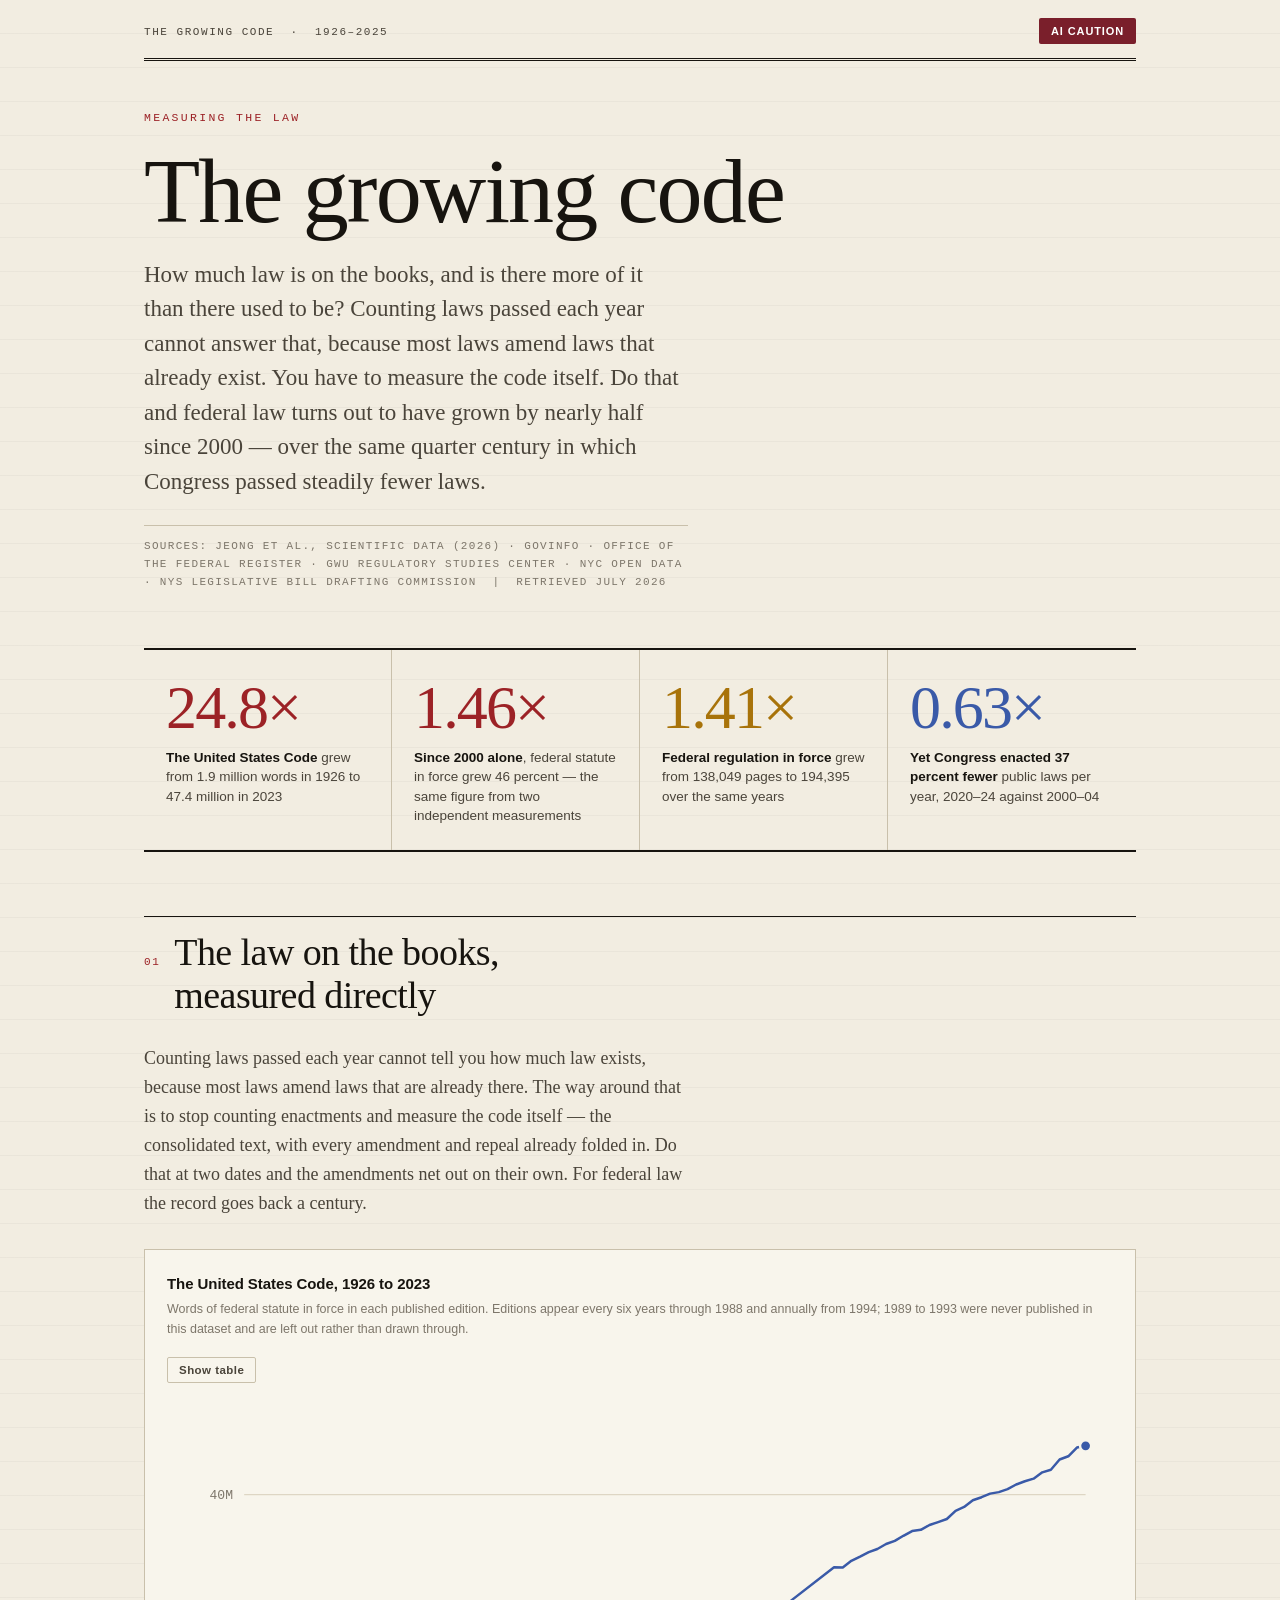
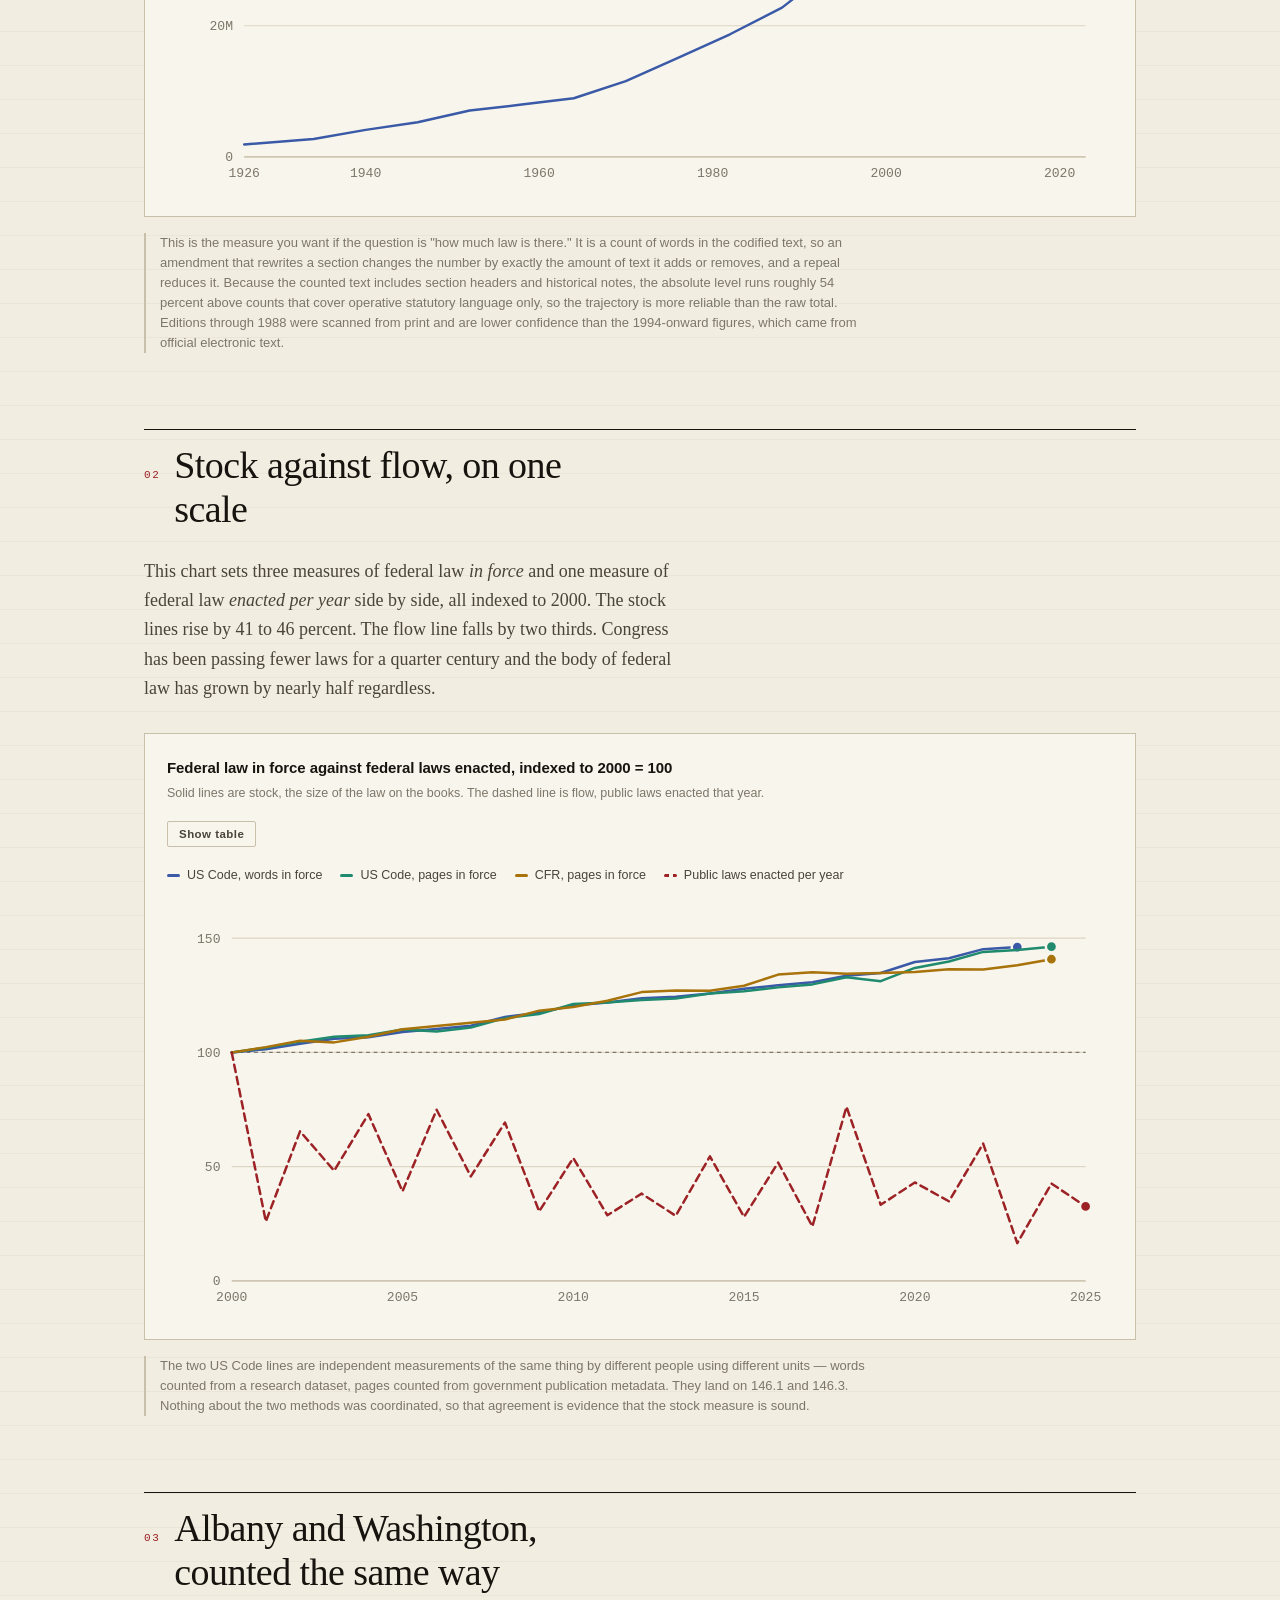
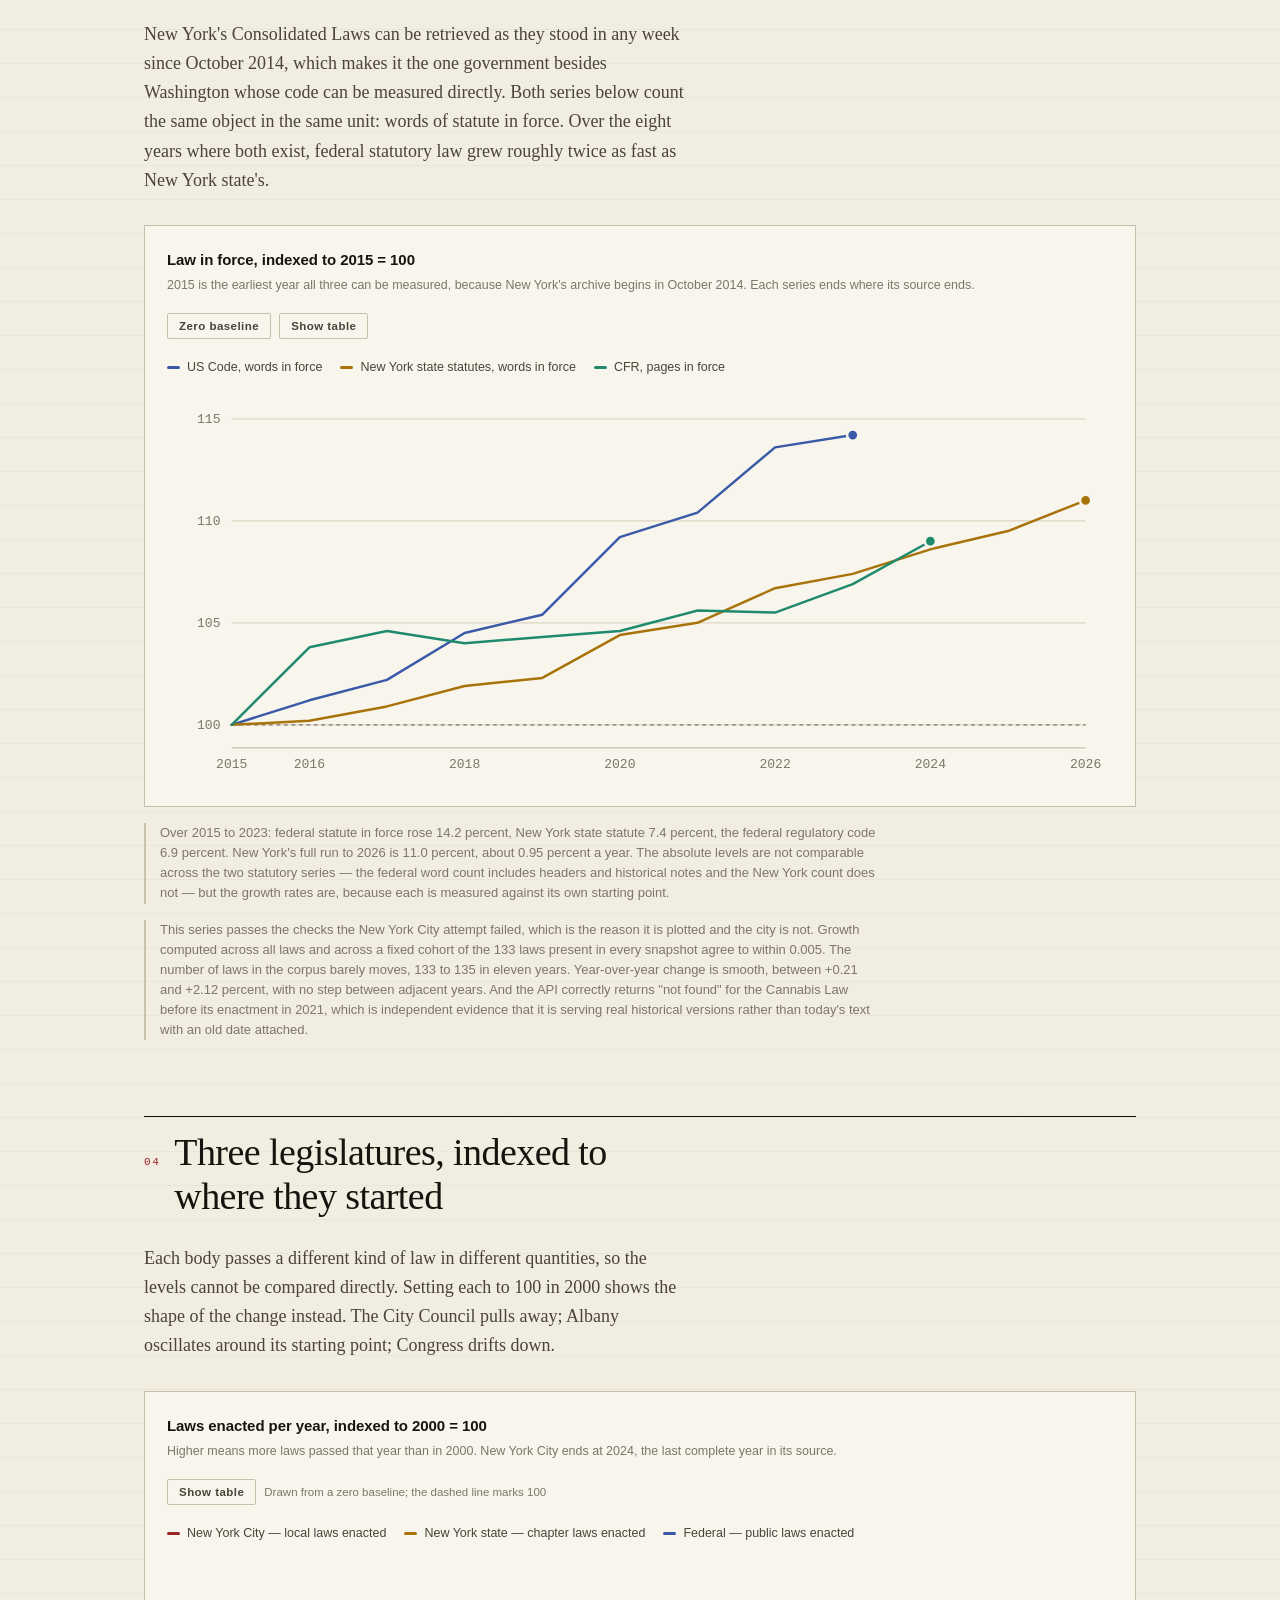
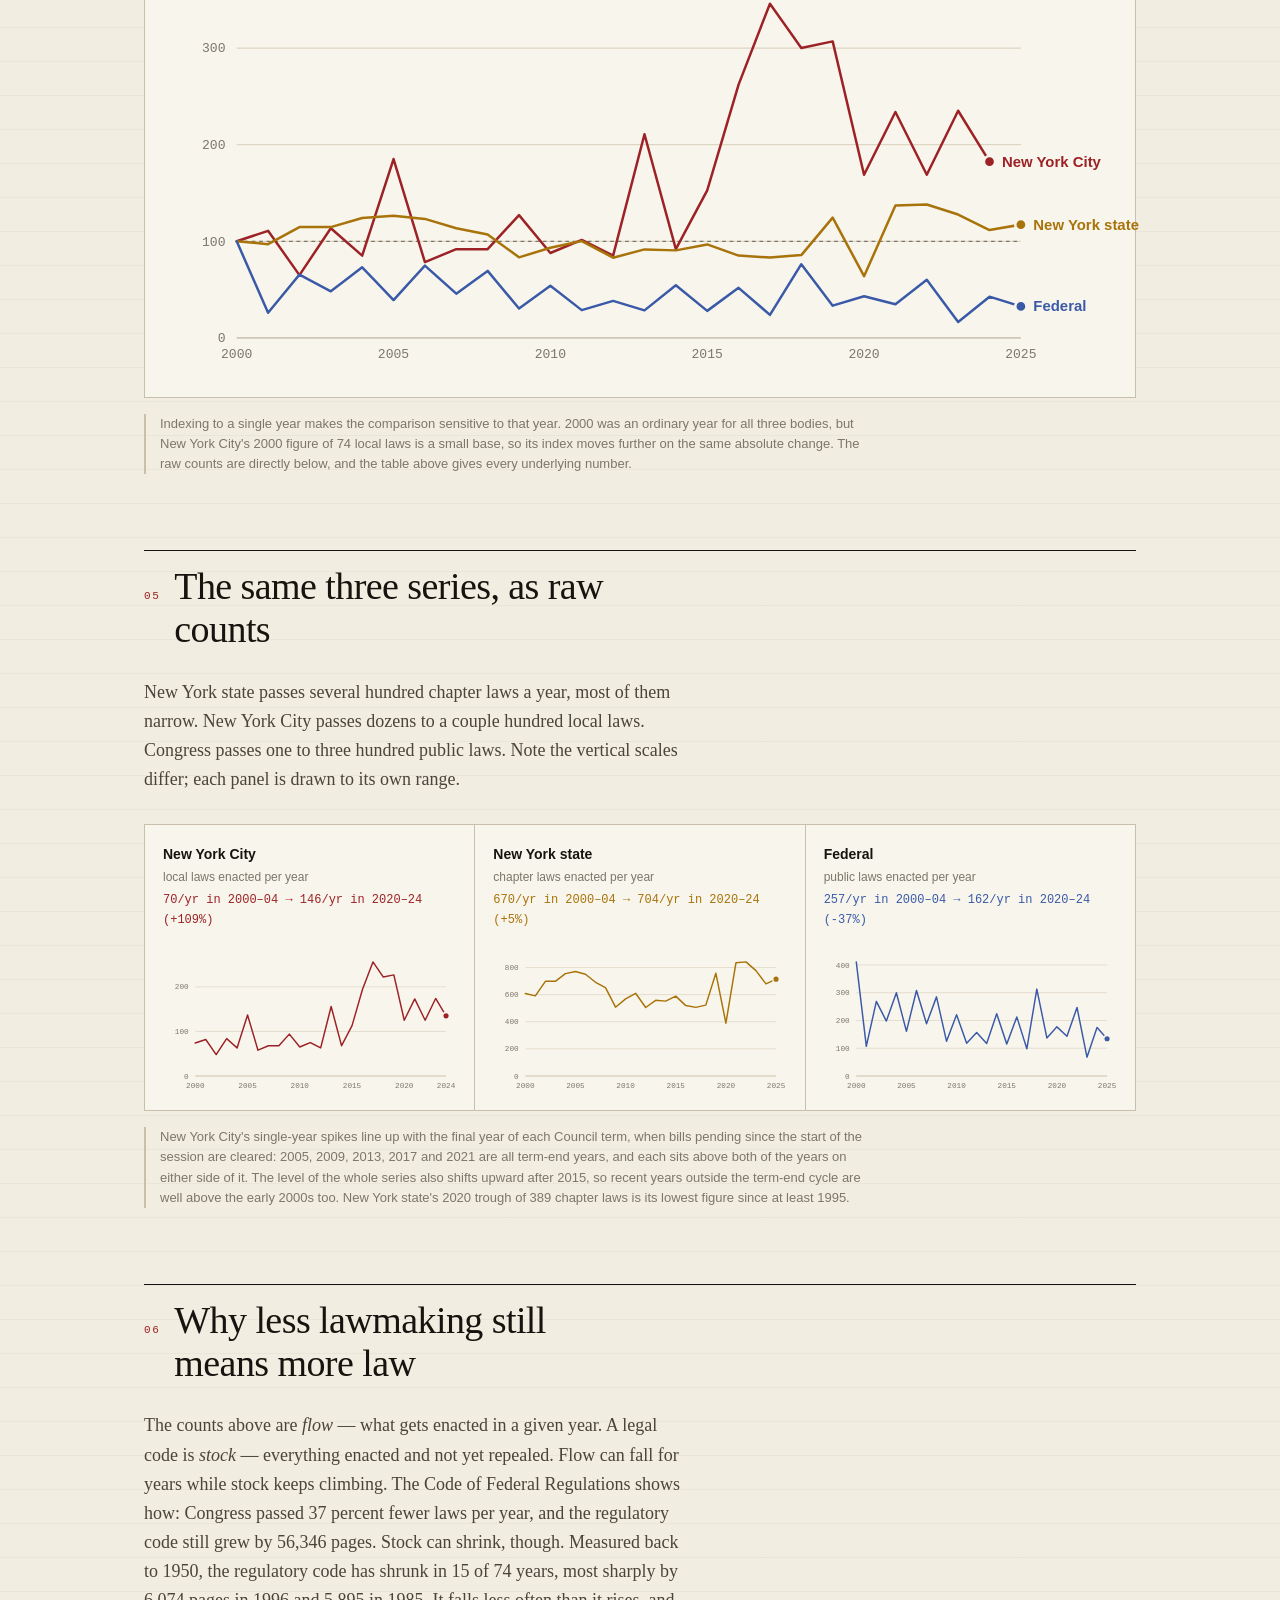
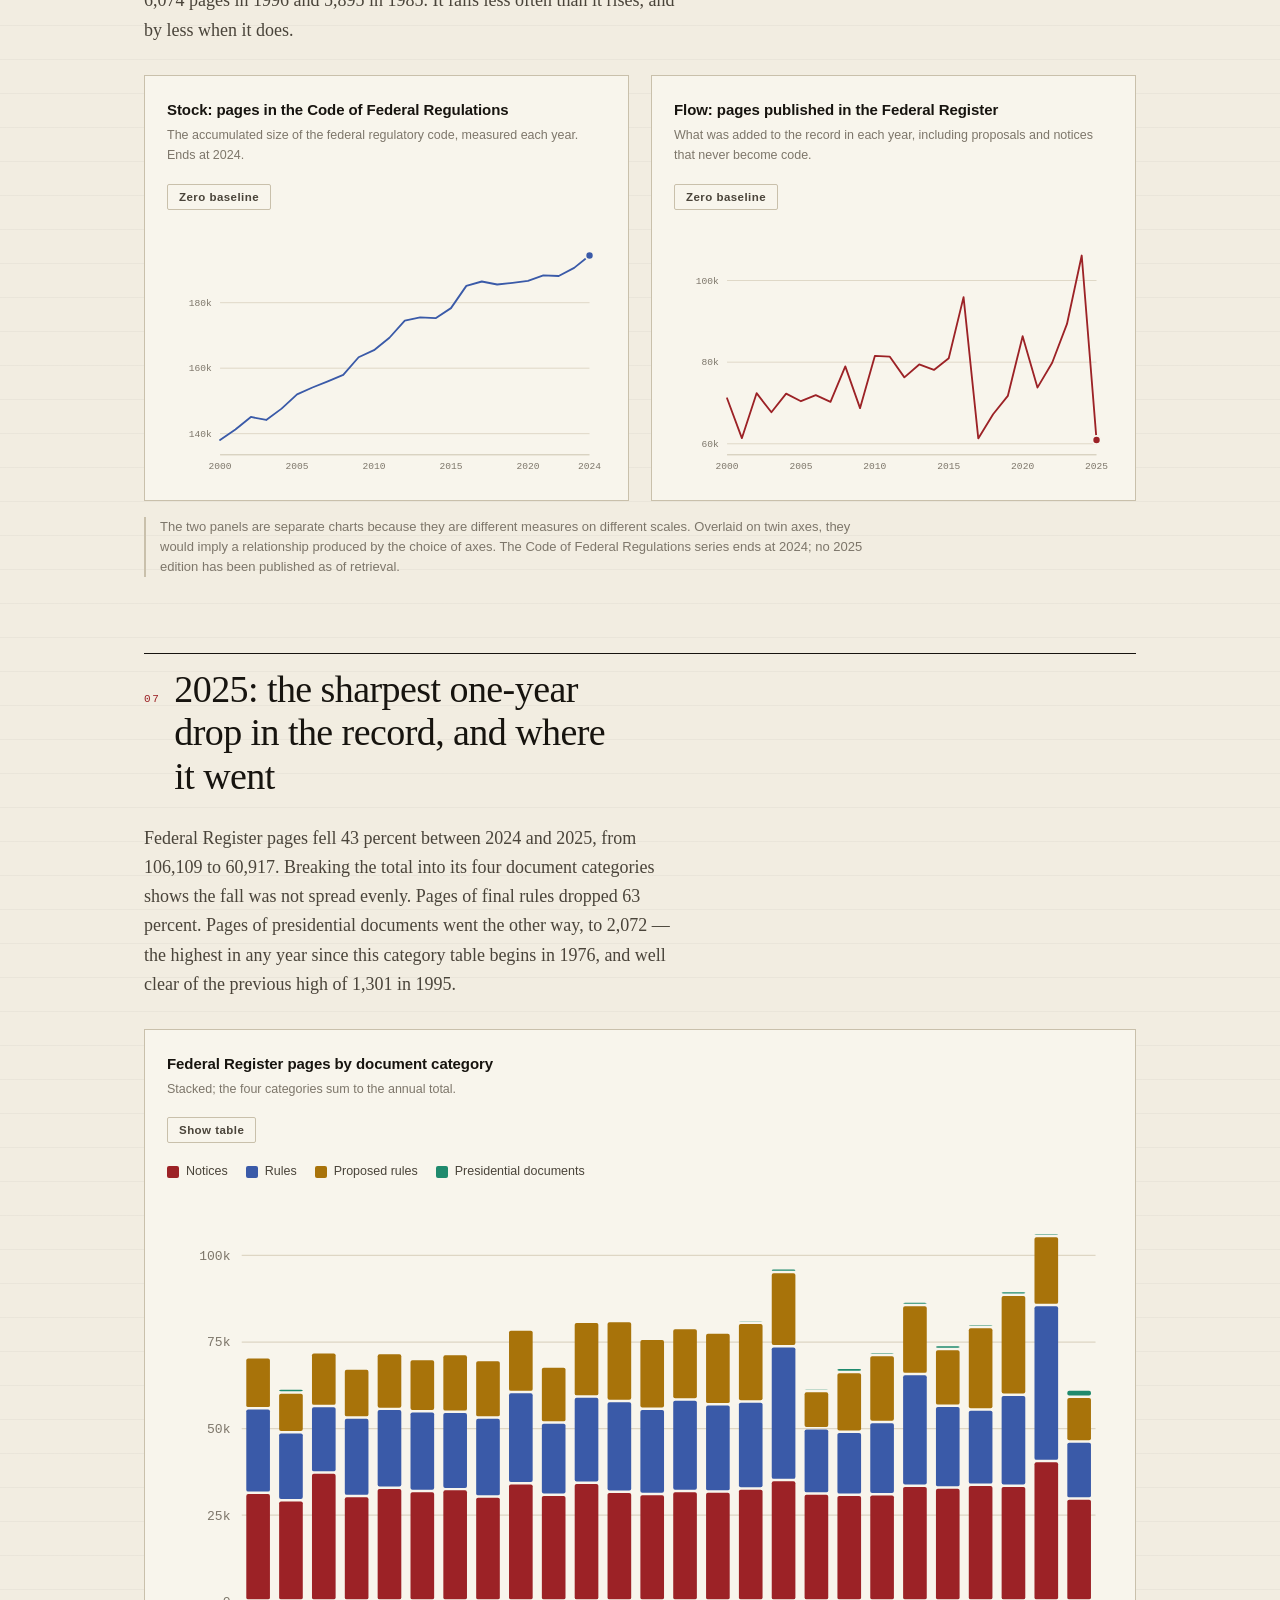
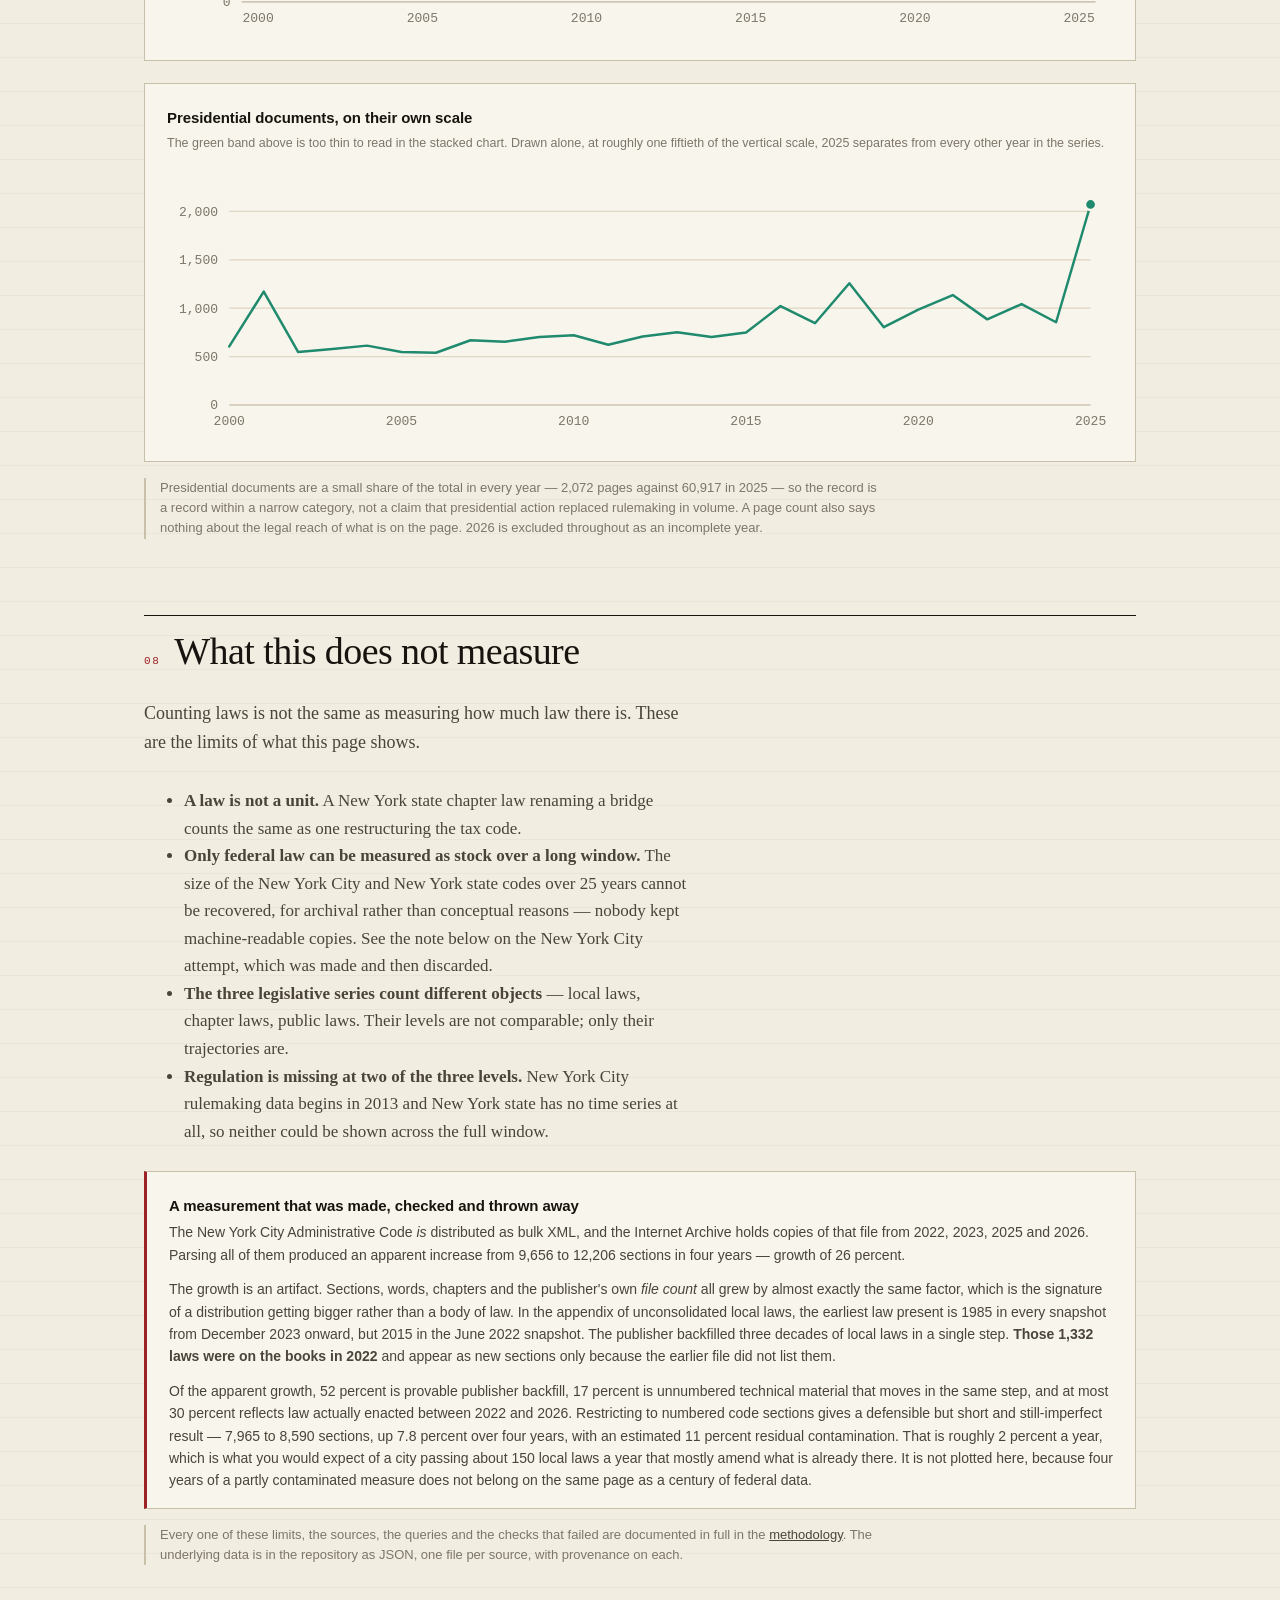
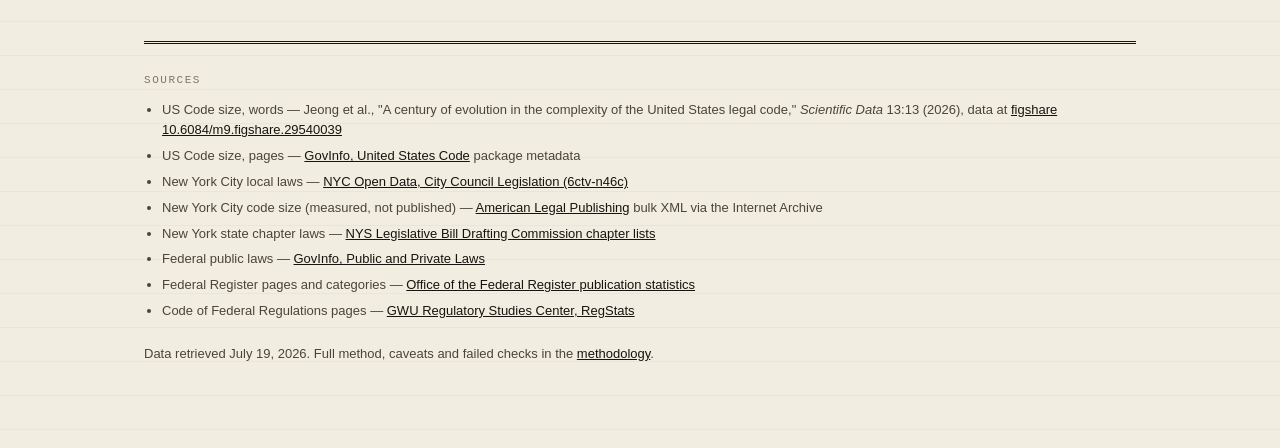
==== commit f6f4553d: "Cut AI-writing tells from page copy Rewrote sentences that read as machine-written (not-X-but-Y reve" ====
--- a/index.html
+++ b/index.html
@@ -21,7 +21,7 @@
         <li>Every number is pulled directly from a government source by query or scrape; none was typed by hand or estimated.</li>
         <li>Anchor values were checked against independently verified figures before the series were accepted &mdash; the checks and the ones that failed are listed in the <a href="methodology.html">methodology</a>.</li>
         <li>Two different things are measured here: the <em>size of the law in force</em> (stock) and <em>laws enacted per year</em> (flow). They are labelled distinctly and are not interchangeable.</li>
-        <li>The three legislative series count different objects and are not comparable in level, only in trajectory.</li><li>One measurement was completed, found to be a publisher artifact and discarded rather than published. It is documented in the <a href="methodology.html">methodology</a> along with the reasoning.</li>
+        <li>The three legislative series count different objects and are not comparable in level, only in trajectory.</li><li>One measurement was completed, found to be a publisher artifact and discarded. It is documented in the <a href="methodology.html">methodology</a> along with the reasoning.</li>
       </ul>
     </div>
   </header>
@@ -70,7 +70,7 @@
       <div class="table-wrap" id="tableUsc" hidden></div>
     </div>
 
-    <p class="note">This is the measure you want if the question is "how much law is there." It is a count of words in the codified text, so an amendment that rewrites a section changes the number by exactly the amount of text it adds or removes, and a repeal reduces it. Because the counted text includes section headers and historical notes, the absolute level runs roughly 54 percent above counts that cover operative statutory language only &mdash; the trajectory is the reliable part, not the raw total. Editions through 1988 were scanned from print and are lower confidence than the 1994-onward figures, which came from official electronic text.</p>
+    <p class="note">This is the measure you want if the question is "how much law is there." It is a count of words in the codified text, so an amendment that rewrites a section changes the number by exactly the amount of text it adds or removes, and a repeal reduces it. Because the counted text includes section headers and historical notes, the absolute level runs roughly 54 percent above counts that cover operative statutory language only, so the trajectory is more reliable than the raw total. Editions through 1988 were scanned from print and are lower confidence than the 1994-onward figures, which came from official electronic text.</p>
   </section>
 
   <!-- 1 -->
@@ -79,7 +79,7 @@
       <span class="sec-num">02</span>
       <h2>Stock against flow, on one scale</h2>
     </div>
-    <p class="standfirst">Here is the whole argument in a single frame. Three measures of federal law <em>in force</em> and one measure of federal law <em>enacted per year</em>, all indexed to 2000. The stock lines rise by 41 to 46 percent. The flow line falls by two thirds. Congress has been passing fewer laws for a quarter century and the body of federal law has grown by nearly half regardless.</p>
+    <p class="standfirst">This chart sets three measures of federal law <em>in force</em> and one measure of federal law <em>enacted per year</em> side by side, all indexed to 2000. The stock lines rise by 41 to 46 percent. The flow line falls by two thirds. Congress has been passing fewer laws for a quarter century and the body of federal law has grown by nearly half regardless.</p>
 
     <div class="chart-card">
       <p class="chart-title">Federal law in force against federal laws enacted, indexed to 2000 = 100</p>
@@ -92,7 +92,7 @@
       <div class="table-wrap" id="tableSf" hidden></div>
     </div>
 
-    <p class="note">The two US Code lines are independent measurements of the same thing by different people using different units &mdash; words counted from a research dataset, pages counted from government publication metadata. They land on 146.1 and 146.3. That agreement is the strongest evidence here that the stock measure is sound, because nothing about the two methods was coordinated.</p>
+    <p class="note">The two US Code lines are independent measurements of the same thing by different people using different units &mdash; words counted from a research dataset, pages counted from government publication metadata. They land on 146.1 and 146.3. Nothing about the two methods was coordinated, so that agreement is evidence that the stock measure is sound.</p>
   </section>
 
   <!-- 2b -->
@@ -147,13 +147,13 @@
   <section>
     <div class="sec-head">
       <span class="sec-num">05</span>
-      <h2>The same three series, in the numbers they are actually counted in</h2>
+      <h2>The same three series, as raw counts</h2>
     </div>
     <p class="standfirst">New York state passes several hundred chapter laws a year, most of them narrow. New York City passes dozens to a couple hundred local laws. Congress passes one to three hundred public laws. Note the vertical scales differ; each panel is drawn to its own range.</p>
 
     <div class="smalls" id="smalls"></div>
 
-    <p class="note">New York City's single-year spikes line up with the final year of each Council term, when bills pending since the start of the session are cleared: 2005, 2009, 2013, 2017 and 2021 are all term-end years, and each sits above both of the years on either side of it. That cycle is not the whole story, though &mdash; the level of the whole series shifts upward after 2015, so the recent non-term-end years are also well above the early 2000s. New York state's 2020 trough of 389 chapter laws is its lowest figure since at least 1995.</p>
+    <p class="note">New York City's single-year spikes line up with the final year of each Council term, when bills pending since the start of the session are cleared: 2005, 2009, 2013, 2017 and 2021 are all term-end years, and each sits above both of the years on either side of it. The level of the whole series also shifts upward after 2015, so recent years outside the term-end cycle are well above the early 2000s too. New York state's 2020 trough of 389 chapter laws is its lowest figure since at least 1995.</p>
   </section>
 
   <!-- 3 -->
@@ -162,7 +162,7 @@
       <span class="sec-num">06</span>
       <h2>Why less lawmaking still means more law</h2>
     </div>
-    <p class="standfirst">This is the part that resolves the paradox. The counts above are <em>flow</em> &mdash; what gets enacted in a given year. A legal code is <em>stock</em> &mdash; everything enacted and not yet repealed. Flow can fall for years while stock keeps climbing. The Code of Federal Regulations is the clearest case: Congress passed 37 percent fewer laws per year, and the regulatory code still grew by 56,346 pages. Stock is not a ratchet, though &mdash; measured back to 1950, the regulatory code has shrunk in 15 of 74 years, most sharply by 6,074 pages in 1996 and 5,895 in 1985. It falls less often than it rises, and by less when it does.</p>
+    <p class="standfirst">The counts above are <em>flow</em> &mdash; what gets enacted in a given year. A legal code is <em>stock</em> &mdash; everything enacted and not yet repealed. Flow can fall for years while stock keeps climbing. The Code of Federal Regulations shows how: Congress passed 37 percent fewer laws per year, and the regulatory code still grew by 56,346 pages. Stock can shrink, though. Measured back to 1950, the regulatory code has shrunk in 15 of 74 years, most sharply by 6,074 pages in 1996 and 5,895 in 1985. It falls less often than it rises, and by less when it does.</p>
 
     <div class="pair">
       <div class="chart-card">
@@ -183,7 +183,7 @@
       </div>
     </div>
 
-    <p class="note">The two panels are deliberately separate charts rather than two lines on one grid: they are different measures on different scales, and overlaying them on twin axes would let the drawing imply a relationship that the axes were chosen to produce. The Code of Federal Regulations series ends at 2024; no 2025 edition has been published as of retrieval.</p>
+    <p class="note">The two panels are separate charts because they are different measures on different scales. Overlaid on twin axes, they would imply a relationship produced by the choice of axes. The Code of Federal Regulations series ends at 2024; no 2025 edition has been published as of retrieval.</p>
   </section>
 
   <!-- 4 -->
@@ -220,7 +220,7 @@
       <span class="sec-num">08</span>
       <h2>What this does not measure</h2>
     </div>
-    <p class="standfirst">Counting laws is not the same as measuring how much law there is, and the honest version of this project says so plainly.</p>
+    <p class="standfirst">Counting laws is not the same as measuring how much law there is. These are the limits of what this page shows.</p>
     <ul style="max-width:var(--measure); color:var(--ink-2); font-size:17px;">
       <li><b>A law is not a unit.</b> A New York state chapter law renaming a bridge counts the same as one restructuring the tax code.</li>
       <li><b>Only federal law can be measured as stock over a long window.</b> The size of the New York City and New York state codes over 25 years cannot be recovered, for archival rather than conceptual reasons &mdash; nobody kept machine-readable copies. See the note below on the New York City attempt, which was made and then discarded.</li>
@@ -230,13 +230,13 @@
     <div class="chart-card" style="margin-top:26px;border-left:3px solid var(--nyc)">
       <p class="chart-title">A measurement that was made, checked and thrown away</p>
       <p style="font-family:var(--sans);font-size:14px;line-height:1.6;color:var(--ink-2);margin:0 0 12px">
-        The New York City Administrative Code <em>is</em> distributed as bulk XML, and the Internet Archive holds copies of that file from 2022, 2023, 2025 and 2026. Parsing all of them produced an apparent increase from 9,656 to 12,206 sections in four years &mdash; growth of 26 percent, which would have been the most dramatic number on this page.
+        The New York City Administrative Code <em>is</em> distributed as bulk XML, and the Internet Archive holds copies of that file from 2022, 2023, 2025 and 2026. Parsing all of them produced an apparent increase from 9,656 to 12,206 sections in four years &mdash; growth of 26 percent.
       </p>
       <p style="font-family:var(--sans);font-size:14px;line-height:1.6;color:var(--ink-2);margin:0 0 12px">
-        It is not real. Sections, words, chapters and the publisher's own <em>file count</em> all grew by almost exactly the same factor, which is the signature of a distribution getting bigger rather than a body of law. One field settles it: in the appendix of unconsolidated local laws, the earliest law present is 1985 in every snapshot from December 2023 onward, but 2015 in the June 2022 snapshot. The publisher backfilled three decades of local laws in a single step. <b>Those 1,332 laws were on the books in 2022</b> and appear as new sections only because the earlier file did not list them.
+        The growth is an artifact. Sections, words, chapters and the publisher's own <em>file count</em> all grew by almost exactly the same factor, which is the signature of a distribution getting bigger rather than a body of law. In the appendix of unconsolidated local laws, the earliest law present is 1985 in every snapshot from December 2023 onward, but 2015 in the June 2022 snapshot. The publisher backfilled three decades of local laws in a single step. <b>Those 1,332 laws were on the books in 2022</b> and appear as new sections only because the earlier file did not list them.
       </p>
       <p style="font-family:var(--sans);font-size:14px;line-height:1.6;color:var(--ink-2);margin:0">
-        Attributing the apparent growth: 52 percent is provable publisher backfill, 17 percent is unnumbered technical material that moves in the same step, and at most 30 percent reflects law actually enacted between 2022 and 2026. Restricting to numbered code sections gives a defensible but short and still-imperfect result &mdash; 7,965 to 8,590 sections, up 7.8 percent over four years, with an estimated 11 percent residual contamination. That is roughly 2 percent a year, which is what you would expect of a city passing about 150 local laws a year that mostly amend what is already there. It is not plotted here, because four years of a partly contaminated measure does not belong on the same page as a century of federal data.
+        Of the apparent growth, 52 percent is provable publisher backfill, 17 percent is unnumbered technical material that moves in the same step, and at most 30 percent reflects law actually enacted between 2022 and 2026. Restricting to numbered code sections gives a defensible but short and still-imperfect result &mdash; 7,965 to 8,590 sections, up 7.8 percent over four years, with an estimated 11 percent residual contamination. That is roughly 2 percent a year, which is what you would expect of a city passing about 150 local laws a year that mostly amend what is already there. It is not plotted here, because four years of a partly contaminated measure does not belong on the same page as a century of federal data.
       </p>
     </div>
 
